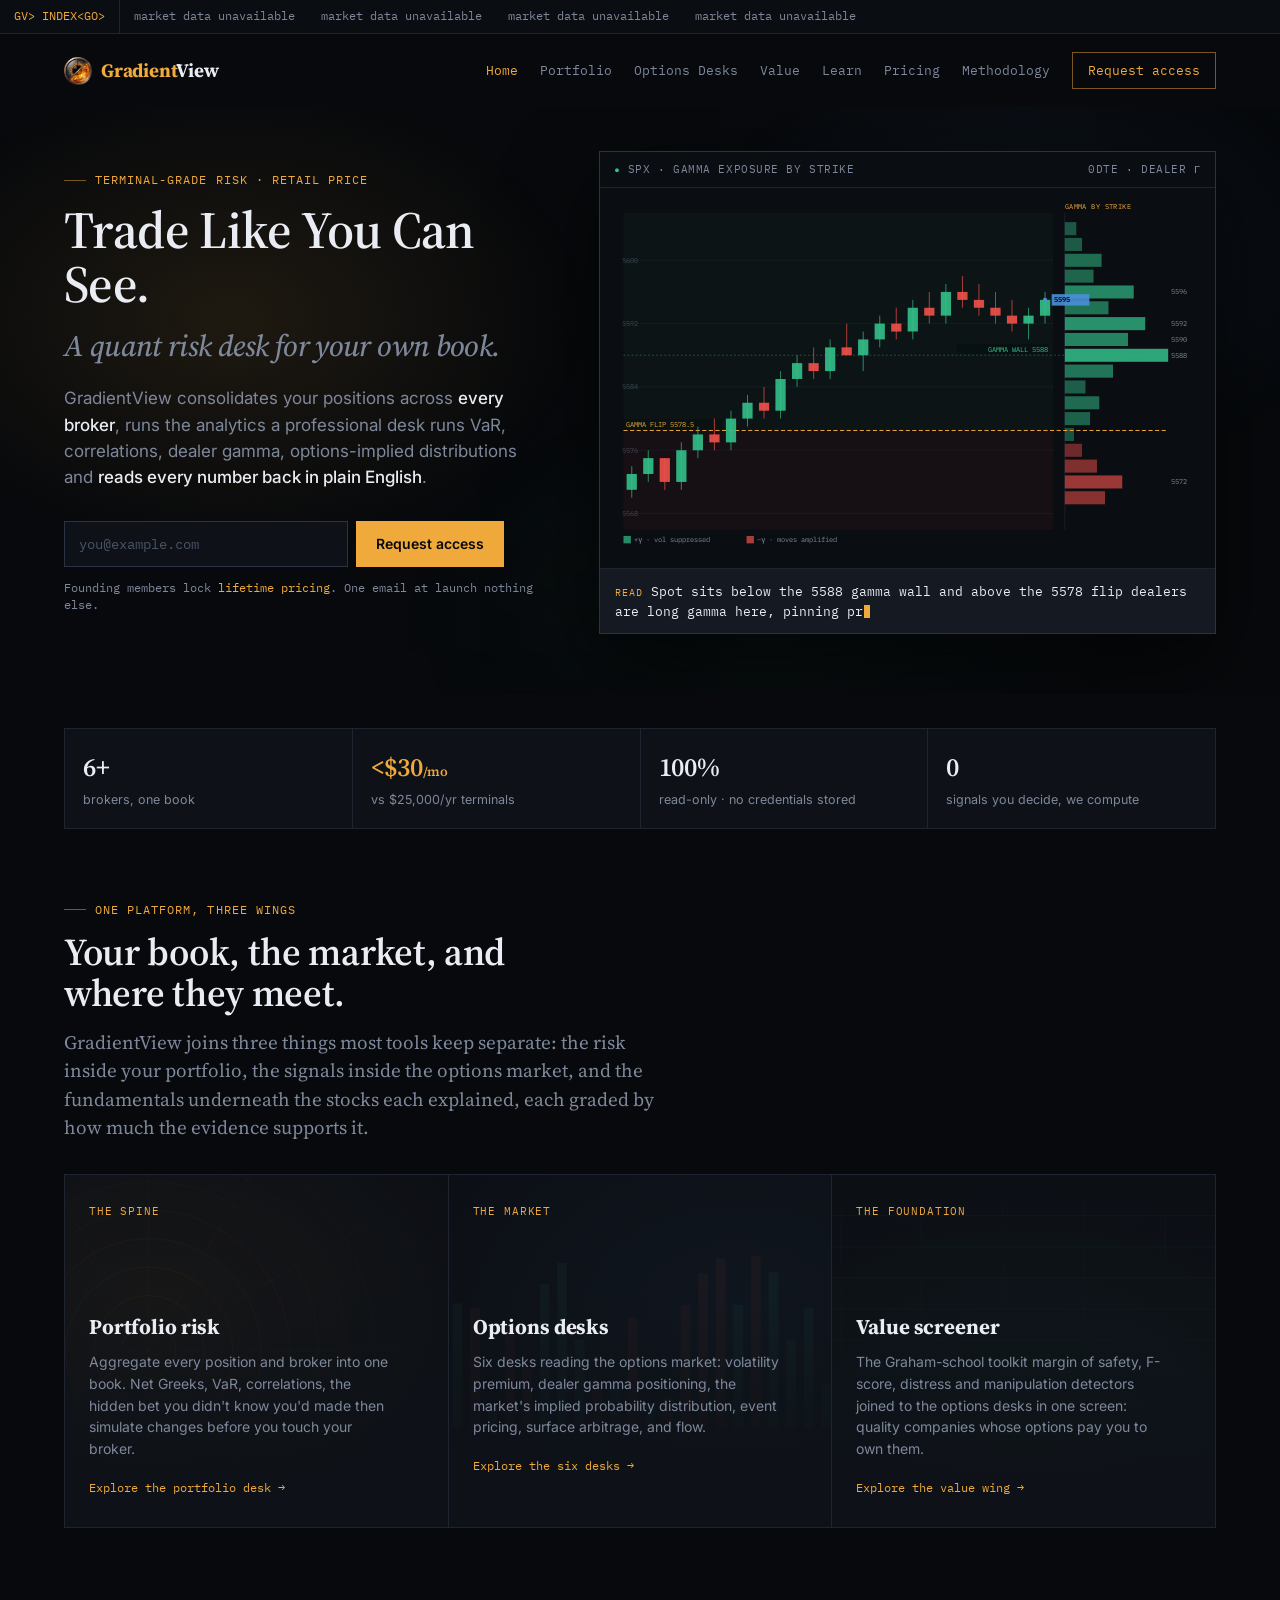
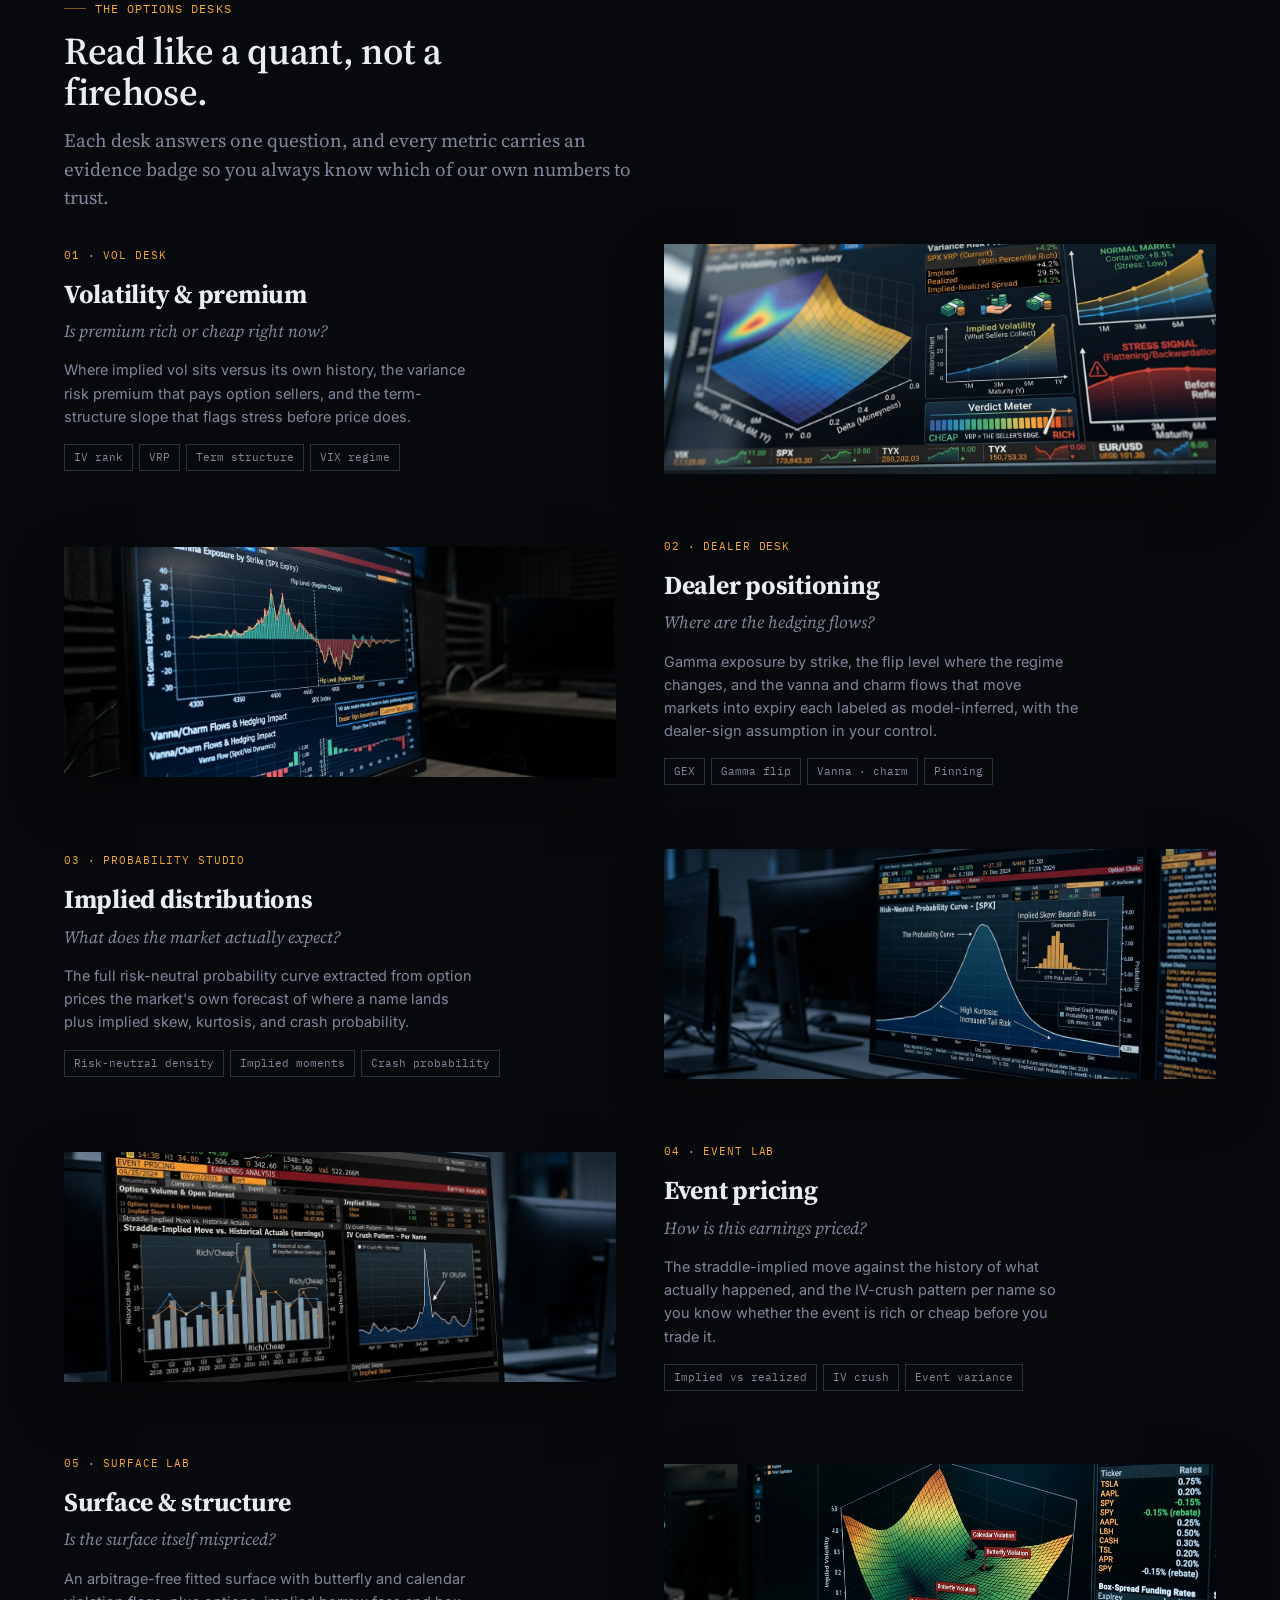
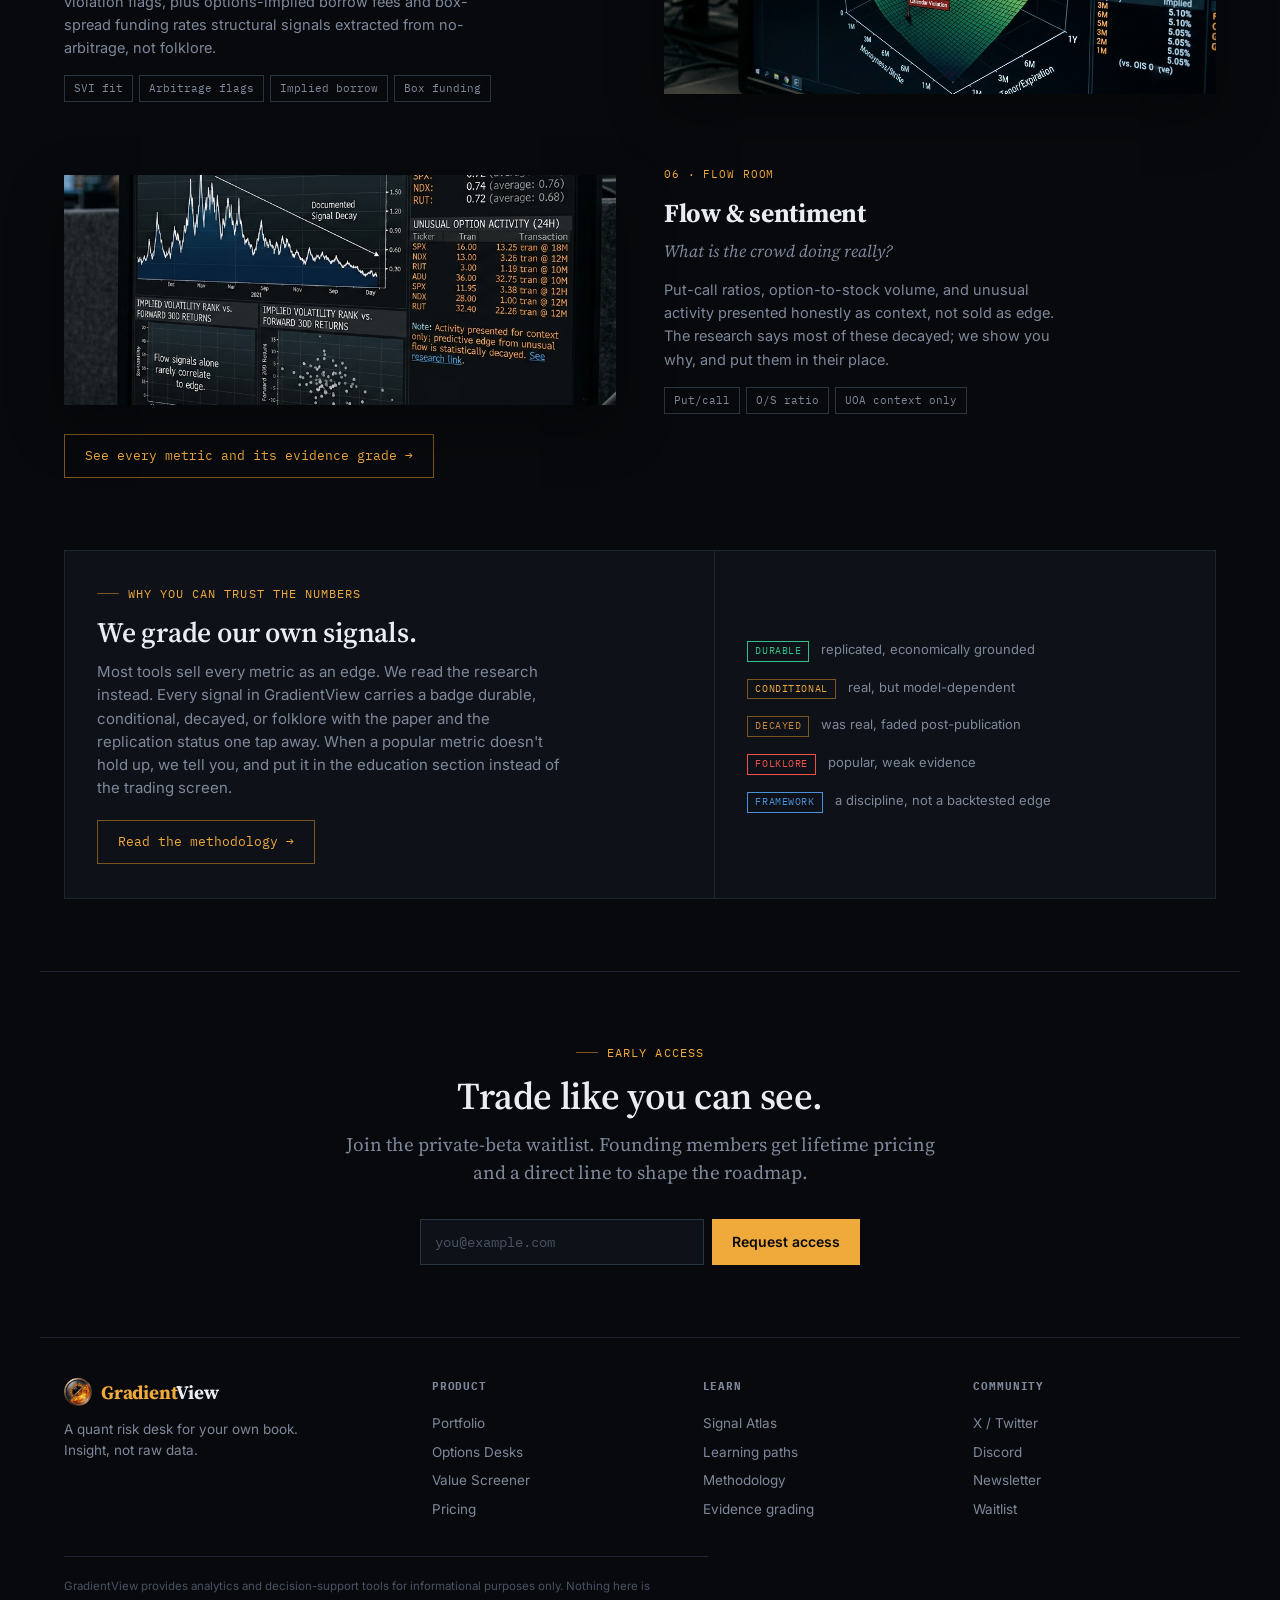
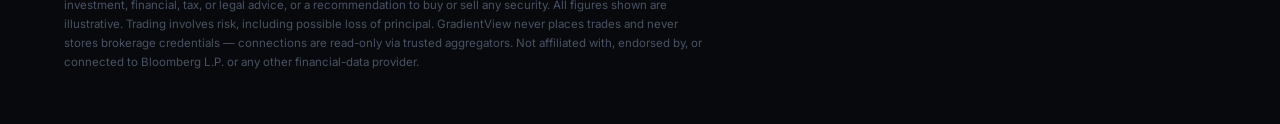
==== index.html @ 9c9295bf "first commit" ====
<!DOCTYPE html>
<html lang="en">
<head>
<meta charset="UTF-8">
<meta name="viewport" content="width=device-width, initial-scale=1.0">
<title>GradientView Trade like you can see</title>
<meta name="description" content="Terminal-grade portfolio and options analytics for retail traders. Aggregate every broker, measure risk like a professional desk, and read every number in plain language.">
<link rel="stylesheet" href="theme.css">
<style>
  .hero{max-width:100%;padding:44px 0 60px;position:relative;overflow:hidden}
  .hero::before{content:"";position:absolute;inset:-1px 0 auto 0;width:100%;height:120%;
    background:var(--hero-grad);
    z-index:0;pointer-events:none;
    -webkit-mask-image:linear-gradient(to bottom,#000 55%,transparent 100%);mask-image:linear-gradient(to bottom,#000 55%,transparent 100%)}
  .hero-inner{max-width:var(--maxw);margin:0 auto;padding:0 24px;position:relative;z-index:1}
  .hero-top{display:grid;grid-template-columns:1.02fr 1.28fr;gap:44px;align-items:center}
  .sub{color:var(--muted);font-size:17px;max-width:44ch;margin-bottom:30px}
  .sub strong{color:var(--text);font-weight:500}

  .workstation{background:var(--panel-3);border:1px solid var(--line-2);box-shadow:0 30px 80px rgba(0,0,0,.6)}
  .ws-head{display:flex;justify-content:space-between;align-items:center;padding:9px 14px;font-family:var(--mono);font-size:11px;letter-spacing:.05em;color:var(--muted);text-transform:uppercase;border-bottom:1px solid var(--line)}
  .ws-head .dot{color:var(--up);font-size:9px}
  .ws-body{padding:10px 12px}
  .gex-wrap{position:relative}
  .interp{background:var(--panel-2);border-top:1px solid var(--line);padding:12px 15px;font-family:var(--mono);font-size:12.5px;line-height:1.6;color:var(--text)}
  .interp .tagi{color:var(--amber);font-size:10px;letter-spacing:.09em;text-transform:uppercase;margin-right:8px}
  .caret{display:inline-block;width:6px;height:13px;background:var(--amber);vertical-align:-2px;margin-left:1px;animation:blink 1s steps(1) infinite}
  @keyframes blink{50%{opacity:0}}
  @media (prefers-reduced-motion: reduce){.caret{animation:none}}

  .statstrip{max-width:var(--maxw);margin:34px auto 0;padding:0 24px}
  .statstrip-grid{display:grid;grid-template-columns:repeat(4,1fr);gap:1px;background:var(--line);border:1px solid var(--line)}
  .stat{background:var(--panel);padding:18px}
  .stat .sv{font-family:var(--serif);font-size:26px;font-weight:600;letter-spacing:-.01em}
  .stat .sk{font-size:12.5px;color:var(--muted);margin-top:3px}

  /* wings overview  with background art */
  .wings{display:grid;grid-template-columns:repeat(3,1fr);gap:1px;background:var(--line);border:1px solid var(--line)}
  .wing{position:relative;background:var(--panel);padding:28px 24px;overflow:hidden}
  .wing::before{content:"";position:absolute;inset:0;background-size:cover;background-position:center;opacity:.5;z-index:0;transition:opacity .2s}
  .wing.spine::before{background-image:url("[data-uri]")}
  .wing.market::before{background-image:url("[data-uri]")}
  .wing.foundation::before{background-image:url("[data-uri]")}
  [data-theme="light"] .wing::before{opacity:.16}
  .wing::after{content:"";position:absolute;inset:0;background:linear-gradient(180deg,transparent 30%,var(--panel) 88%);z-index:0}
  .wing:hover::before{opacity:.75}
  .wing>*{position:relative;z-index:1}
  .wing .wk{font-family:var(--mono);font-size:10.5px;letter-spacing:.08em;text-transform:uppercase;color:var(--amber-text);margin-bottom:92px}
  .wing h3{font-family:var(--serif);font-weight:700;font-size:21px;letter-spacing:-.006em;margin-bottom:8px}
  .wing p{font-size:14px;color:var(--muted);margin-bottom:14px;max-width:34ch}
  .wing .go{font-family:var(--mono);font-size:12px;color:var(--amber-text)}

  /* six desks borderless, seamless, floating like editorial rows */
  .deskrows{display:flex;flex-direction:column;gap:64px}
  .deskrow{display:grid;grid-template-columns:1fr 1fr;gap:48px;align-items:center}
  .deskrow .drtext{display:flex;flex-direction:column;justify-content:center}
  .deskrow .drviz{position:relative;min-height:230px;background-color:var(--panel-3);background-size:cover;background-position:center;box-shadow:0 20px 50px rgba(0,0,0,.35)}
  [data-theme="light"] .deskrow .drviz{box-shadow:0 16px 40px rgba(20,20,20,.10)}
  .deskrow:nth-child(even) .drtext{order:2}
  .deskrow:nth-child(even) .drviz{order:1}
  .drnum{font-family:var(--mono);font-size:11px;color:var(--amber);letter-spacing:.08em;margin-bottom:10px}
  .deskrow h3{font-family:var(--serif);font-weight:700;font-size:26px;letter-spacing:-.01em;margin-bottom:4px}
  .deskrow .drq{font-family:var(--serif);font-style:italic;font-size:17px;color:var(--muted);margin-bottom:14px}
  .deskrow p{font-size:14.5px;color:var(--muted);max-width:46ch;margin-bottom:16px;line-height:1.6}
  .deskrow .drmetrics{display:flex;flex-wrap:wrap;gap:6px}
  .deskrow .drm{font-family:var(--mono);font-size:11px;color:var(--muted);border:1px solid var(--line-2);padding:4px 9px}
  .drviz.vol{background-image:url("desk 1.png")}  
  .drviz.dealer{background-image:url("desk 2.png")}
  .drviz.prob{background-image:url("desk 3.png")}
  .drviz.event{background-image:url("desk 4.png")}
  .drviz.surface{background-image:url("desk 5.png")}
  .drviz.flow{background-image:url("desk 6.png")}
  [data-theme="light"] .drviz{filter:saturate(.7) brightness(1.04)}
  @media(max-width:900px){.hero-top{grid-template-columns:1fr;gap:30px}.wings{grid-template-columns:1fr}.statstrip-grid{grid-template-columns:1fr 1fr}
    .wing .wk{margin-bottom:48px}
    .deskrow{grid-template-columns:1fr;gap:24px}
    .deskrow .drviz,.deskrow:nth-child(even) .drviz{order:2;min-height:180px}
    .deskrow .drtext,.deskrow:nth-child(even) .drtext{order:1}
    .deskrows{gap:44px}
    .deskrow .drtext,.deskrow:nth-child(even) .drtext{order:1;border-left:none}}
  @media(max-width:560px){.statstrip-grid{grid-template-columns:1fr}}
</style>
</head>
<body data-theme="dark">
<script>try{var _t=localStorage.getItem('gv-theme');if(_t){document.body.setAttribute('data-theme',_t);window.__gvTheme=_t;}}catch(e){}</script>

<header class="hero">
  <div class="hero-inner">
    <div class="hero-top">
      <div>
        <div class="eyebrow">Terminal-grade risk · retail price</div>
        <h1 class="h1">Trade Like You Can See. <br><span class="fade" style="font-size: 30px;">A quant risk desk for your own book.</span></h1>
        <p class="sub">GradientView consolidates your positions across <strong>every broker</strong>, runs the analytics a professional desk runs VaR, correlations, dealer gamma, options-implied distributions and <strong>reads every number back in plain English</strong>.</p>
        <form class="waitlist" data-endpoint="https://formspree.io/f/mwleblnv" data-success="ok-hero">
          <input type="email" required placeholder="you@example.com" aria-label="Email address">
          <button type="submit">Request access</button>
        </form>
        <div class="form-success" id="ok-hero">&gt; access requested. one email when the desk opens. ↗</div>
        <p class="form-note">Founding members lock <span class="amber">lifetime pricing</span>. One email at launch nothing else.</p>
      </div>
      <div class="workstation" role="img" aria-label="Example gamma exposure chart with plain-language interpretation">
        <div class="ws-head"><span><span class="dot">●</span> SPX · GAMMA EXPOSURE BY STRIKE</span><span>0DTE · DEALER γ</span></div>
        <div class="ws-body"><div class="gex-wrap" id="gexchart"></div></div>
        <div class="interp"><span class="tagi">READ</span><span id="typer"></span><span class="caret" id="caret"></span></div>
      </div>
    </div>
  </div>
</header>

<div class="statstrip">
  <div class="statstrip-grid">
    <div class="stat"><div class="sv">6+</div><div class="sk">brokers, one book</div></div>
    <div class="stat"><div class="sv amber">&lt;$30<span style="font-size:13px">/mo</span></div><div class="sk">vs $25,000/yr terminals</div></div>
    <div class="stat"><div class="sv">100%</div><div class="sk">read-only · no credentials stored</div></div>
    <div class="stat"><div class="sv">0</div><div class="sk">signals you decide, we compute</div></div>
  </div>
</div>

<!-- three wings -->
<section class="section">
  <div class="eyebrow">One platform, three wings</div>
  <h2 class="h2">Your book, the market, and where they meet.</h2>
  <p class="lead">GradientView joins three things most tools keep separate: the risk inside your portfolio, the signals inside the options market, and the fundamentals underneath the stocks each explained, each graded by how much the evidence supports it.</p>
  <div class="wings">
    <a class="wing spine" href="portfolio.html">
      <div class="wk">The spine</div>
      <h3>Portfolio risk</h3>
      <p>Aggregate every position and broker into one book. Net Greeks, VaR, correlations, the hidden bet you didn't know you'd made then simulate changes before you touch your broker.</p>
      <span class="go">Explore the portfolio desk →</span>
    </a>
    <a class="wing market" href="desks.html">
      <div class="wk">The market</div>
      <h3>Options desks</h3>
      <p>Six desks reading the options market: volatility premium, dealer gamma positioning, the market's implied probability distribution, event pricing, surface arbitrage, and flow.</p>
      <span class="go">Explore the six desks →</span>
    </a>
    <a class="wing foundation" href="value.html">
      <div class="wk">The foundation</div>
      <h3>Value screener</h3>
      <p>The Graham-school toolkit margin of safety, F-score, distress and manipulation detectors joined to the options desks in one screen: quality companies whose options pay you to own them.</p>
      <span class="go">Explore the value wing →</span>
    </a>
  </div>
</section>

<!-- desks alternating rows -->
<section class="section" style="padding-top:0">
  <div class="eyebrow">The options desks</div>
  <h2 class="h2">Read like a quant, not a firehose.</h2>
  <p class="lead">Each desk answers one question, and every metric carries an evidence badge so you always know which of our own numbers to trust.</p>
  <div class="deskrows">
    <div class="deskrow">
      <div class="drtext">
        <div class="drnum">01 · VOL DESK</div>
        <h3>Volatility &amp; premium</h3>
        <div class="drq">Is premium rich or cheap right now?</div>
        <p>Where implied vol sits versus its own history, the variance risk premium that pays option sellers, and the term-structure slope that flags stress before price does.</p>
        <div class="drmetrics"><span class="drm">IV rank</span><span class="drm">VRP</span><span class="drm">Term structure</span><span class="drm">VIX regime</span></div>
      </div>
      <div class="drviz vol"></div>
    </div>
    <div class="deskrow">
      <div class="drtext">
        <div class="drnum">02 · DEALER DESK</div>
        <h3>Dealer positioning</h3>
        <div class="drq">Where are the hedging flows?</div>
        <p>Gamma exposure by strike, the flip level where the regime changes, and the vanna and charm flows that move markets into expiry each labeled as model-inferred, with the dealer-sign assumption in your control.</p>
        <div class="drmetrics"><span class="drm">GEX</span><span class="drm">Gamma flip</span><span class="drm">Vanna · charm</span><span class="drm">Pinning</span></div>
      </div>
      <div class="drviz dealer"></div>
    </div>
    <div class="deskrow">
      <div class="drtext">
        <div class="drnum">03 · PROBABILITY STUDIO</div>
        <h3>Implied distributions</h3>
        <div class="drq">What does the market actually expect?</div>
        <p>The full risk-neutral probability curve extracted from option prices the market's own forecast of where a name lands plus implied skew, kurtosis, and crash probability.</p>
        <div class="drmetrics"><span class="drm">Risk-neutral density</span><span class="drm">Implied moments</span><span class="drm">Crash probability</span></div>
      </div>
      <div class="drviz prob"></div>
    </div>
    <div class="deskrow">
      <div class="drtext">
        <div class="drnum">04 · EVENT LAB</div>
        <h3>Event pricing</h3>
        <div class="drq">How is this earnings priced?</div>
        <p>The straddle-implied move against the history of what actually happened, and the IV-crush pattern per name so you know whether the event is rich or cheap before you trade it.</p>
        <div class="drmetrics"><span class="drm">Implied vs realized</span><span class="drm">IV crush</span><span class="drm">Event variance</span></div>
      </div>
      <div class="drviz event"></div>
    </div>
    <div class="deskrow">
      <div class="drtext">
        <div class="drnum">05 · SURFACE LAB</div>
        <h3>Surface &amp; structure</h3>
        <div class="drq">Is the surface itself mispriced?</div>
        <p>An arbitrage-free fitted surface with butterfly and calendar violation flags, plus options-implied borrow fees and box-spread funding rates structural signals extracted from no-arbitrage, not folklore.</p>
        <div class="drmetrics"><span class="drm">SVI fit</span><span class="drm">Arbitrage flags</span><span class="drm">Implied borrow</span><span class="drm">Box funding</span></div>
      </div>
      <div class="drviz surface"></div>
    </div>
    <div class="deskrow">
      <div class="drtext">
        <div class="drnum">06 · FLOW ROOM</div>
        <h3>Flow &amp; sentiment</h3>
        <div class="drq">What is the crowd doing really?</div>
        <p>Put-call ratios, option-to-stock volume, and unusual activity presented honestly as context, not sold as edge. The research says most of these decayed; we show you why, and put them in their place.</p>
        <div class="drmetrics"><span class="drm">Put/call</span><span class="drm">O/S ratio</span><span class="drm">UOA context only</span></div>
      </div>
      <div class="drviz flow"></div>
    </div>
  </div>
  <p style="margin-top:20px"><a class="btn-ghost" href="desks.html">See every metric and its evidence grade →</a></p>
</section>

<!-- methodology teaser -->
<section class="section" style="padding-top:0">
  <div class="grid-lines" style="grid-template-columns:1.3fr 1fr">
    <div class="cell" style="padding:34px 32px">
      <div class="eyebrow">Why you can trust the numbers</div>
      <h2 class="h2" style="font-size:clamp(22px,2.6vw,28px)">We grade our own signals.</h2>
      <p style="color:var(--muted);font-size:15px;max-width:52ch">Most tools sell every metric as an edge. We read the research instead. Every signal in GradientView carries a badge durable, conditional, decayed, or folklore with the paper and the replication status one tap away. When a popular metric doesn't hold up, we tell you, and put it in the education section instead of the trading screen.</p>
      <p style="margin-top:20px"><a class="btn-ghost" href="methodology.html">Read the methodology →</a></p>
    </div>
    <div class="cell stack-sm" style="padding:34px 32px;justify-content:center;gap:12px">
      <div><span class="badge durable">Durable</span> <span class="muted" style="font-size:13px;margin-left:8px">replicated, economically grounded</span></div>
      <div><span class="badge conditional">Conditional</span> <span class="muted" style="font-size:13px;margin-left:8px">real, but model-dependent</span></div>
      <div><span class="badge decayed">Decayed</span> <span class="muted" style="font-size:13px;margin-left:8px">was real, faded post-publication</span></div>
      <div><span class="badge folklore">Folklore</span> <span class="muted" style="font-size:13px;margin-left:8px">popular, weak evidence</span></div>
      <div><span class="badge framework">Framework</span> <span class="muted" style="font-size:13px;margin-left:8px">a discipline, not a backtested edge</span></div>
    </div>
  </div>
</section>

<!-- final cta -->
<section class="section center" id="join" style="border-top:1px solid var(--line)">
  <div class="eyebrow center">Early access</div>
  <h2 class="h2 center">Trade like you can see.</h2>
  <p class="lead center">Join the private-beta waitlist. Founding members get lifetime pricing and a direct line to shape the roadmap.</p>
  <form class="waitlist center" data-endpoint="https://formspree.io/f/mwleblnv" data-success="ok-final">
    <input type="email" required placeholder="you@example.com" aria-label="Email address">
    <button type="submit">Request access</button>
  </form>
  <div class="form-success" id="ok-final" style="margin:12px auto 0">&gt; access requested. one email when the desk opens. ↗</div>
</section>

<script src="gex-component.js"></script>
<script src="shared.js"></script>
<script>
  buildGexChart('gexchart');
  var msg="Spot sits below the 5588 gamma wall and above the 5578 flip dealers are long gamma here, pinning price and muting moves. Lose the flip and the tape gets violent. Your book is short vol into it.";
  var el=document.getElementById('typer'),caret=document.getElementById('caret');
  var reduced=window.matchMedia('(prefers-reduced-motion: reduce)').matches;
  if(reduced){el.textContent=msg;caret.style.display='none';}
  else{var i=0;(function ty(){if(i<=msg.length){el.textContent=msg.slice(0,i++);setTimeout(ty,22);}else{caret.style.display='none';}})();}
</script>
</body>
</html>
---- theme.css ----
/* ============================================================
   GradientView — shared design system
   Editorial serif voice + terminal data · dark/light themes
   ============================================================ */
@import url('https://fonts.googleapis.com/css2?family=Source+Serif+4:ital,opsz,wght@0,8..60,400;0,8..60,500;0,8..60,600;0,8..60,700;1,8..60,400;1,8..60,500&family=Inter:wght@400;500;600&family=IBM+Plex+Mono:wght@400;500;600;700&display=swap');

:root{
  --mono:'IBM Plex Mono',monospace;
  --sans:'Inter',sans-serif;
  --serif:'Source Serif 4',Georgia,serif;
  --disp:var(--serif);
  --maxw:1200px;
}
/* ---- dark (default, terminal-native) ---- */
[data-theme="dark"]{
  --bg:#07090C; --panel:#0E1218; --panel-2:#141922; --panel-3:#0A0D12;
  --line:#1E2430; --line-2:#2A3342;
  --text:#E9ECF2; --muted:#7E889B; --dim:#4A5364;
  --amber:#F0A93B; --amber-dim:#7a5620; --amber-text:#F0A93B; --up:#33C08A; --down:#F0524A; --blue:#4A90D9;
  --hero-grad:radial-gradient(600px 400px at 18% 30%,rgba(240,169,59,.10),transparent 60%),radial-gradient(560px 380px at 80% 22%,rgba(74,144,217,.09),transparent 60%),radial-gradient(620px 420px at 60% 75%,rgba(51,192,138,.07),transparent 60%);
}
/* ---- light (editorial, bloomberg.com media vibe) ---- */
[data-theme="light"]{
  --bg:#FBFBF9; --panel:#FFFFFF; --panel-2:#F3F2EE; --panel-3:#F7F6F2;
  --line:#E2E0D8; --line-2:#D6D3C8;
  --text:#141414; --muted:#5C5A52; --dim:#8A887E;
  --amber:#8A5410; --amber-dim:#b89a68; --amber-text:#7A4A0C;
  --up:#1C7C54; --down:#C0392B; --blue:#2E6DA4;
  --hero-grad:radial-gradient(600px 400px at 18% 30%,rgba(180,118,26,.07),transparent 60%),radial-gradient(560px 380px at 80% 22%,rgba(46,109,164,.06),transparent 60%),radial-gradient(620px 420px at 60% 75%,rgba(28,124,84,.05),transparent 60%);
}
*{margin:0;padding:0;box-sizing:border-box}
html{scroll-behavior:smooth}
body{background:var(--bg);color:var(--text);font-family:var(--sans);font-size:16px;line-height:1.55;-webkit-font-smoothing:antialiased;transition:background .3s,color .3s}
::selection{background:var(--amber);color:#07090C}
a{color:inherit;text-decoration:none}
.mono{font-family:var(--mono)}
.up{color:var(--up)} .down{color:var(--down)} .amber{color:var(--amber-text)} .blue{color:var(--blue)} .muted{color:var(--muted)}

/* ---------- command bar / ticker ---------- */
.cmdbar{background:var(--panel-3);border-bottom:1px solid var(--line);font-family:var(--mono);font-size:12px;color:var(--muted);display:flex;align-items:center;height:34px;overflow:hidden}
.cmdbar .prompt{color:var(--amber);padding:0 14px;border-right:1px solid var(--line);height:100%;display:flex;align-items:center;white-space:nowrap;flex-shrink:0}
.cmdbar .tape{flex:1;overflow:hidden;white-space:nowrap}
.cmdbar .tape-inner{display:inline-block;animation:tape 60s linear infinite;padding-left:14px}
@keyframes tape{from{transform:translateX(0)}to{transform:translateX(-50%)}}
.cmdbar .tape span{margin-right:26px}
@media (prefers-reduced-motion: reduce){.tape-inner{animation:none}}

/* ---------- nav ---------- */
.nav{max-width:var(--maxw);margin:0 auto;display:flex;justify-content:space-between;align-items:center;padding:18px 24px;position:relative}
.logo{font-family:var(--serif);font-weight:700;font-size:19px;letter-spacing:-.01em;display:flex;align-items:center;gap:9px}
.logo .mark{width:28px;height:28px;display:inline-flex;align-items:center;justify-content:center;flex-shrink:0}
.logo .mark img{width:100%;height:100%;object-fit:contain;display:block}
.logo .q{color:var(--amber)}
.nav-links{display:flex;align-items:center;gap:22px}
.nav-link{font-family:var(--mono);font-size:12.5px;color:var(--muted);transition:color .15s}
.nav-link:hover,.nav-link.active{color:var(--text)}
.nav-link.active{color:var(--amber-text)}
.nav-cta{font-family:var(--mono);font-size:12.5px;color:var(--amber-text);border:1px solid var(--amber-dim);padding:8px 15px;transition:background .15s,color .15s}
.nav-cta:hover{background:var(--amber);color:#07090C}
.theme-toggle{background:none;border:1px solid var(--line-2);color:var(--text);font-family:var(--mono);font-size:13px;width:34px;height:34px;cursor:pointer;transition:border-color .15s;line-height:1}
.theme-toggle:hover{border-color:var(--amber)}
.nav-toggle{display:none;background:none;border:1px solid var(--line-2);color:var(--text);font-family:var(--mono);font-size:12px;padding:7px 11px;cursor:pointer}

/* ---------- generic layout ---------- */
.wrap{max-width:var(--maxw);margin:0 auto;padding:0 24px}
.section{max-width:var(--maxw);margin:0 auto;padding:72px 24px}
.eyebrow{font-family:var(--mono);font-size:11.5px;letter-spacing:.09em;text-transform:uppercase;color:var(--amber-text);margin-bottom:14px;display:flex;align-items:center;gap:9px}
.eyebrow::before{content:"";width:22px;height:1px;background:var(--amber-dim)}
.eyebrow.center{justify-content:center}
h1,h2,h3{font-family:var(--serif)}
.h1{font-family:var(--serif);font-weight:600;font-size:clamp(33px,4.4vw,52px);line-height:1.04;letter-spacing:-.012em;margin-bottom:20px}
.h1 .fade{color:var(--muted);font-style:italic;font-weight:500}
.h2{font-family:var(--serif);font-weight:600;font-size:clamp(26px,3.4vw,38px);letter-spacing:-.008em;line-height:1.08;margin-bottom:13px;max-width:24ch}
.h2 em{font-style:italic;font-weight:500;color:var(--muted)}
.h2.center{margin-left:auto;margin-right:auto;text-align:center}
.lead{color:var(--muted);font-family:var(--serif);font-size:19px;line-height:1.5;max-width:60ch;margin-bottom:32px}
.lead.center{margin-left:auto;margin-right:auto;text-align:center}

/* ---------- buttons / forms ---------- */
.waitlist{display:flex;gap:8px;max-width:440px}
.waitlist.center{margin:0 auto}
.waitlist input{flex:1;background:var(--panel);border:1px solid var(--line-2);color:var(--text);font-family:var(--mono);font-size:13.5px;padding:13px 14px;outline:none;transition:border-color .15s}
.waitlist input:focus{border-color:var(--amber)}
.waitlist input::placeholder{color:var(--dim)}
.waitlist button{background:var(--amber);color:#07090C;border:none;font-family:var(--sans);font-weight:600;font-size:14px;padding:13px 20px;cursor:pointer;white-space:nowrap;transition:filter .15s}
.waitlist button:hover{filter:brightness(1.1)}
.btn-ghost{display:inline-block;font-family:var(--mono);font-size:13px;color:var(--amber-text);border:1px solid var(--amber-dim);padding:11px 20px;transition:background .15s,color .15s}
.btn-ghost:hover{background:var(--amber);color:#07090C}
button:focus-visible,input:focus-visible,a:focus-visible{outline:2px solid var(--amber);outline-offset:2px}
.form-note{font-family:var(--mono);font-size:11.5px;color:var(--muted);margin-top:12px}
.form-success{display:none;font-family:var(--mono);font-size:13.5px;color:var(--up);border:1px solid var(--up);padding:13px 15px;max-width:440px;margin-top:4px}

/* ---------- panel / card primitives ---------- */
.panel{background:var(--panel);border:1px solid var(--line-2)}
.grid-lines{display:grid;gap:1px;background:var(--line);border:1px solid var(--line)}
.cell{background:var(--panel);padding:24px 22px}
.cellh{font-family:var(--mono);font-size:10.5px;letter-spacing:.07em;text-transform:uppercase;color:var(--amber-text);border-bottom:1px solid var(--line);padding-bottom:7px;margin-bottom:9px;display:flex;justify-content:space-between}
.cellh .src{color:var(--dim)}

/* evidence badges */
.badge{font-family:var(--mono);font-size:9.5px;letter-spacing:.06em;text-transform:uppercase;padding:2px 7px;border:1px solid;display:inline-block;white-space:nowrap}
.badge.durable{color:var(--up);border-color:var(--up)}
.badge.conditional{color:var(--amber);border-color:var(--amber-dim)}
.badge.decayed{color:#C88A3A;border-color:#7a5620}
.badge.folklore{color:var(--down);border-color:var(--down)}
.badge.framework{color:var(--blue);border-color:var(--blue)}
.badge.free{color:var(--up);border-color:var(--up)}

/* ---------- footer ---------- */
.footer{border-top:1px solid var(--line);max-width:var(--maxw);margin:0 auto;padding:40px 24px 52px}
.footer-cols{display:grid;grid-template-columns:1.4fr 1fr 1fr 1fr;gap:28px;margin-bottom:32px}
.footer h4{font-family:var(--mono);font-size:11px;letter-spacing:.08em;text-transform:uppercase;color:var(--muted);margin-bottom:14px}
.footer a{display:block;font-size:13.5px;color:var(--muted);padding:4px 0;transition:color .15s}
.footer a:hover{color:var(--amber)}
.footer .tagline{color:var(--muted);font-size:13.5px;max-width:30ch;margin-top:12px}
.disclaimer{font-size:11.5px;color:var(--dim);max-width:92ch;line-height:1.65;border-top:1px solid var(--line);padding-top:20px}

/* ---------- utilities ---------- */
.center{text-align:center}
.stack-sm{display:flex;flex-direction:column;gap:6px}

@media(max-width:860px){
  .nav-links{position:absolute;top:100%;right:24px;left:24px;flex-direction:column;align-items:flex-start;gap:0;background:var(--panel);border:1px solid var(--line-2);padding:8px 0;display:none;z-index:40}
  .nav-links.open{display:flex}
  .nav-links .nav-link,.nav-links .nav-cta{width:100%;padding:12px 18px;border:none}
  .nav-toggle{display:block}
  .footer-cols{grid-template-columns:1fr 1fr}
  .waitlist{flex-direction:column}
}
@media(max-width:520px){
  .footer-cols{grid-template-columns:1fr}
}
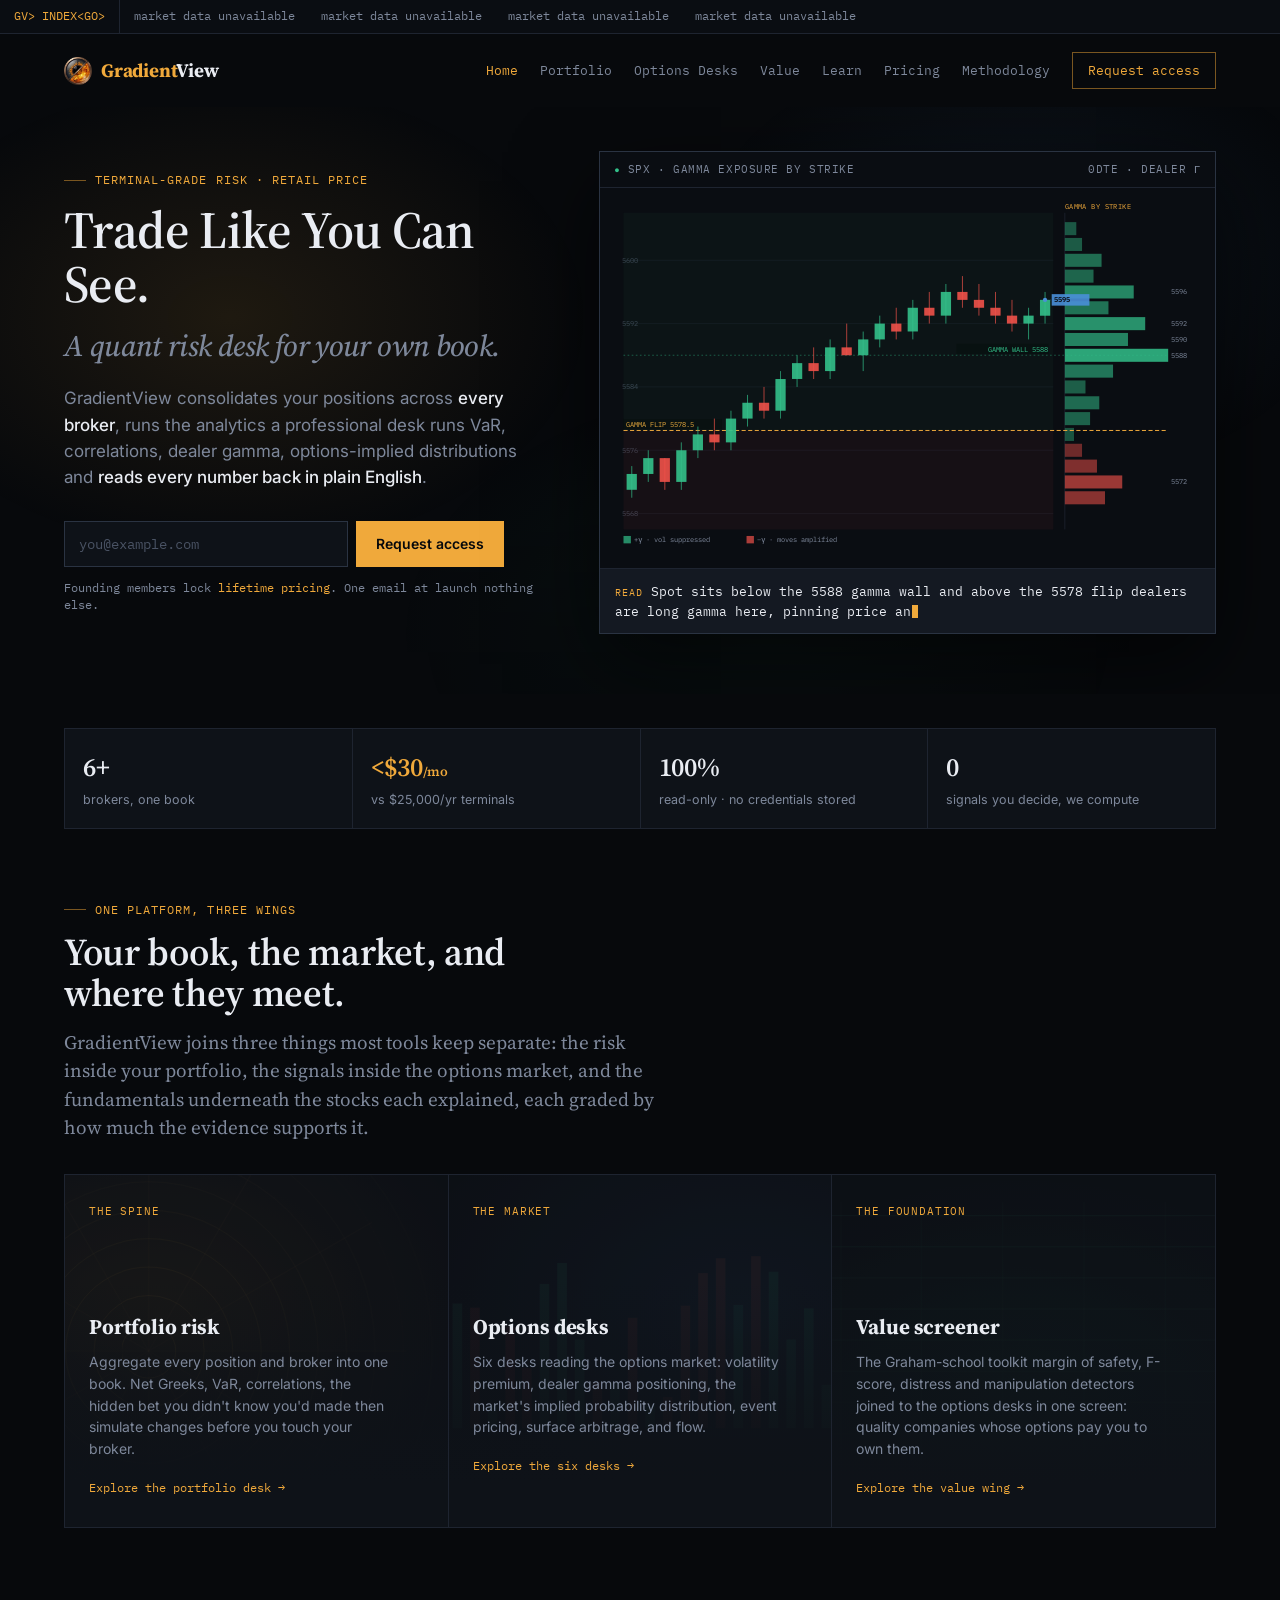
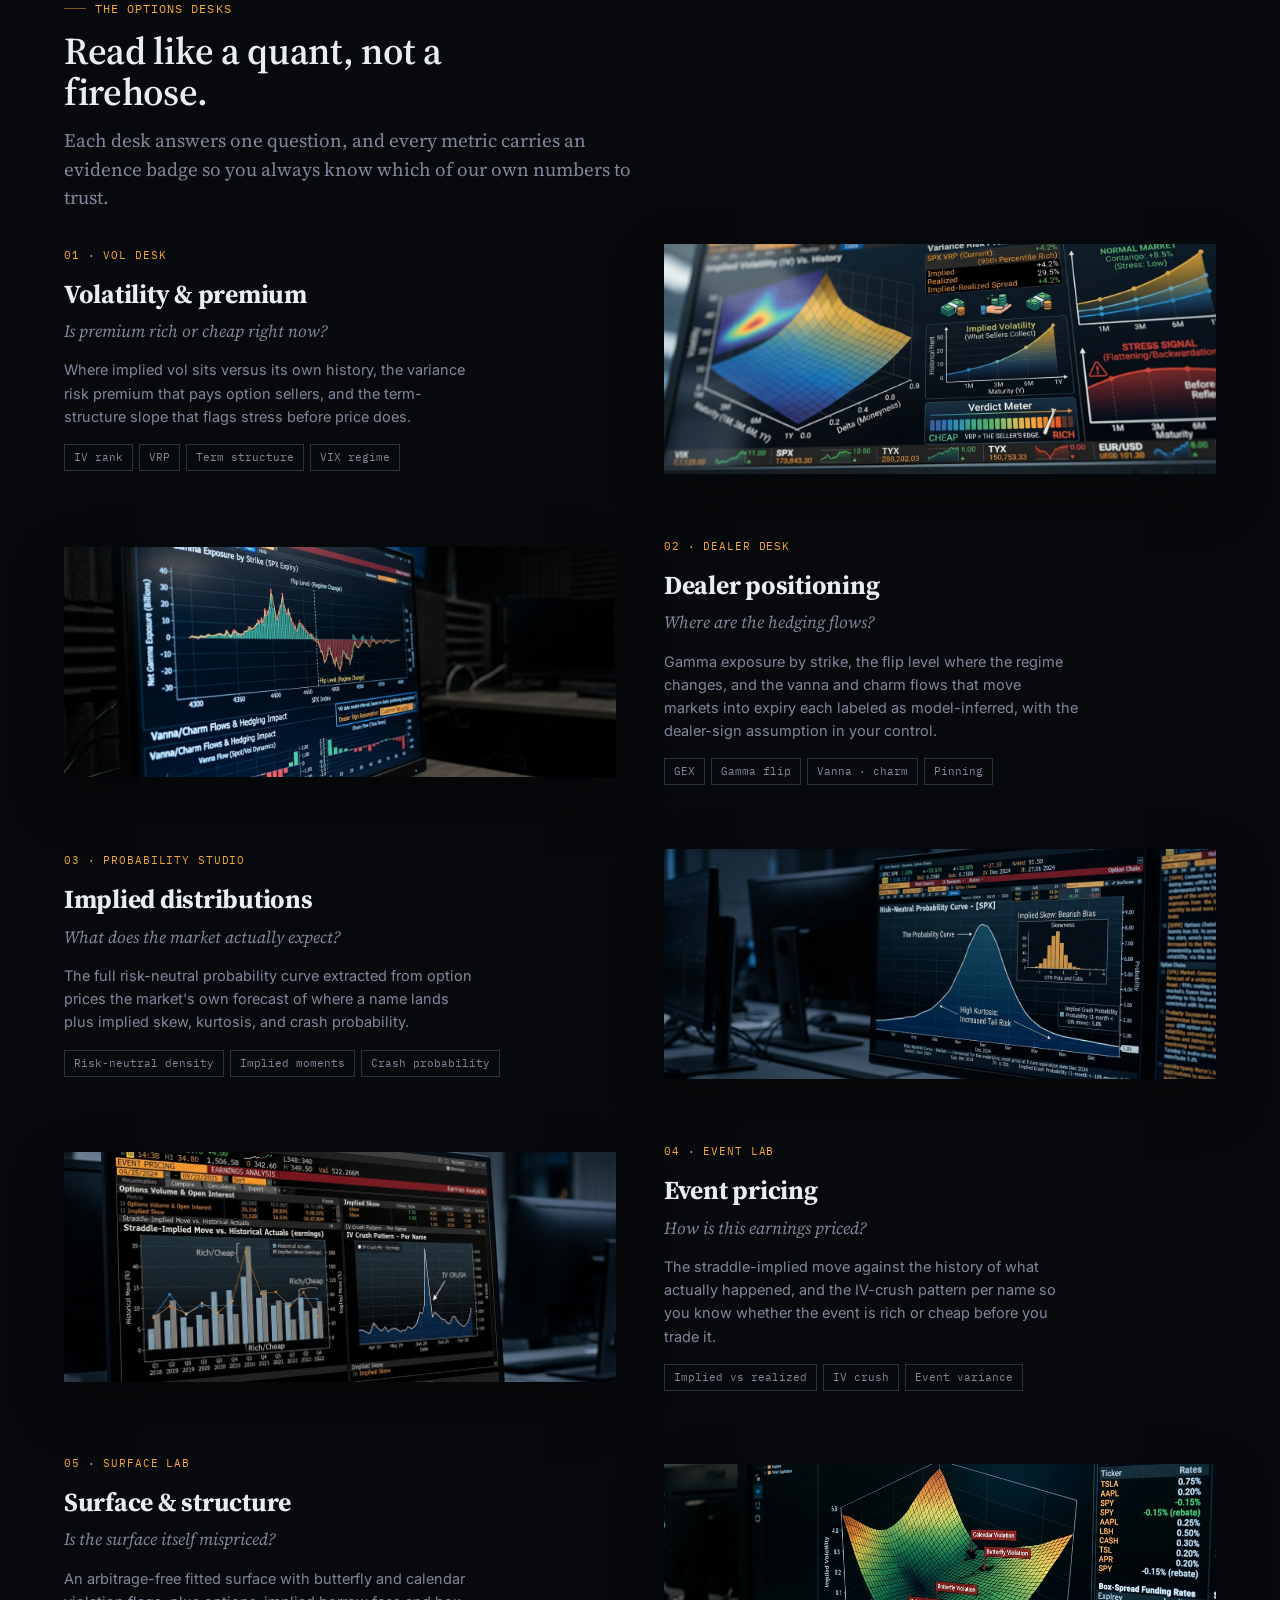
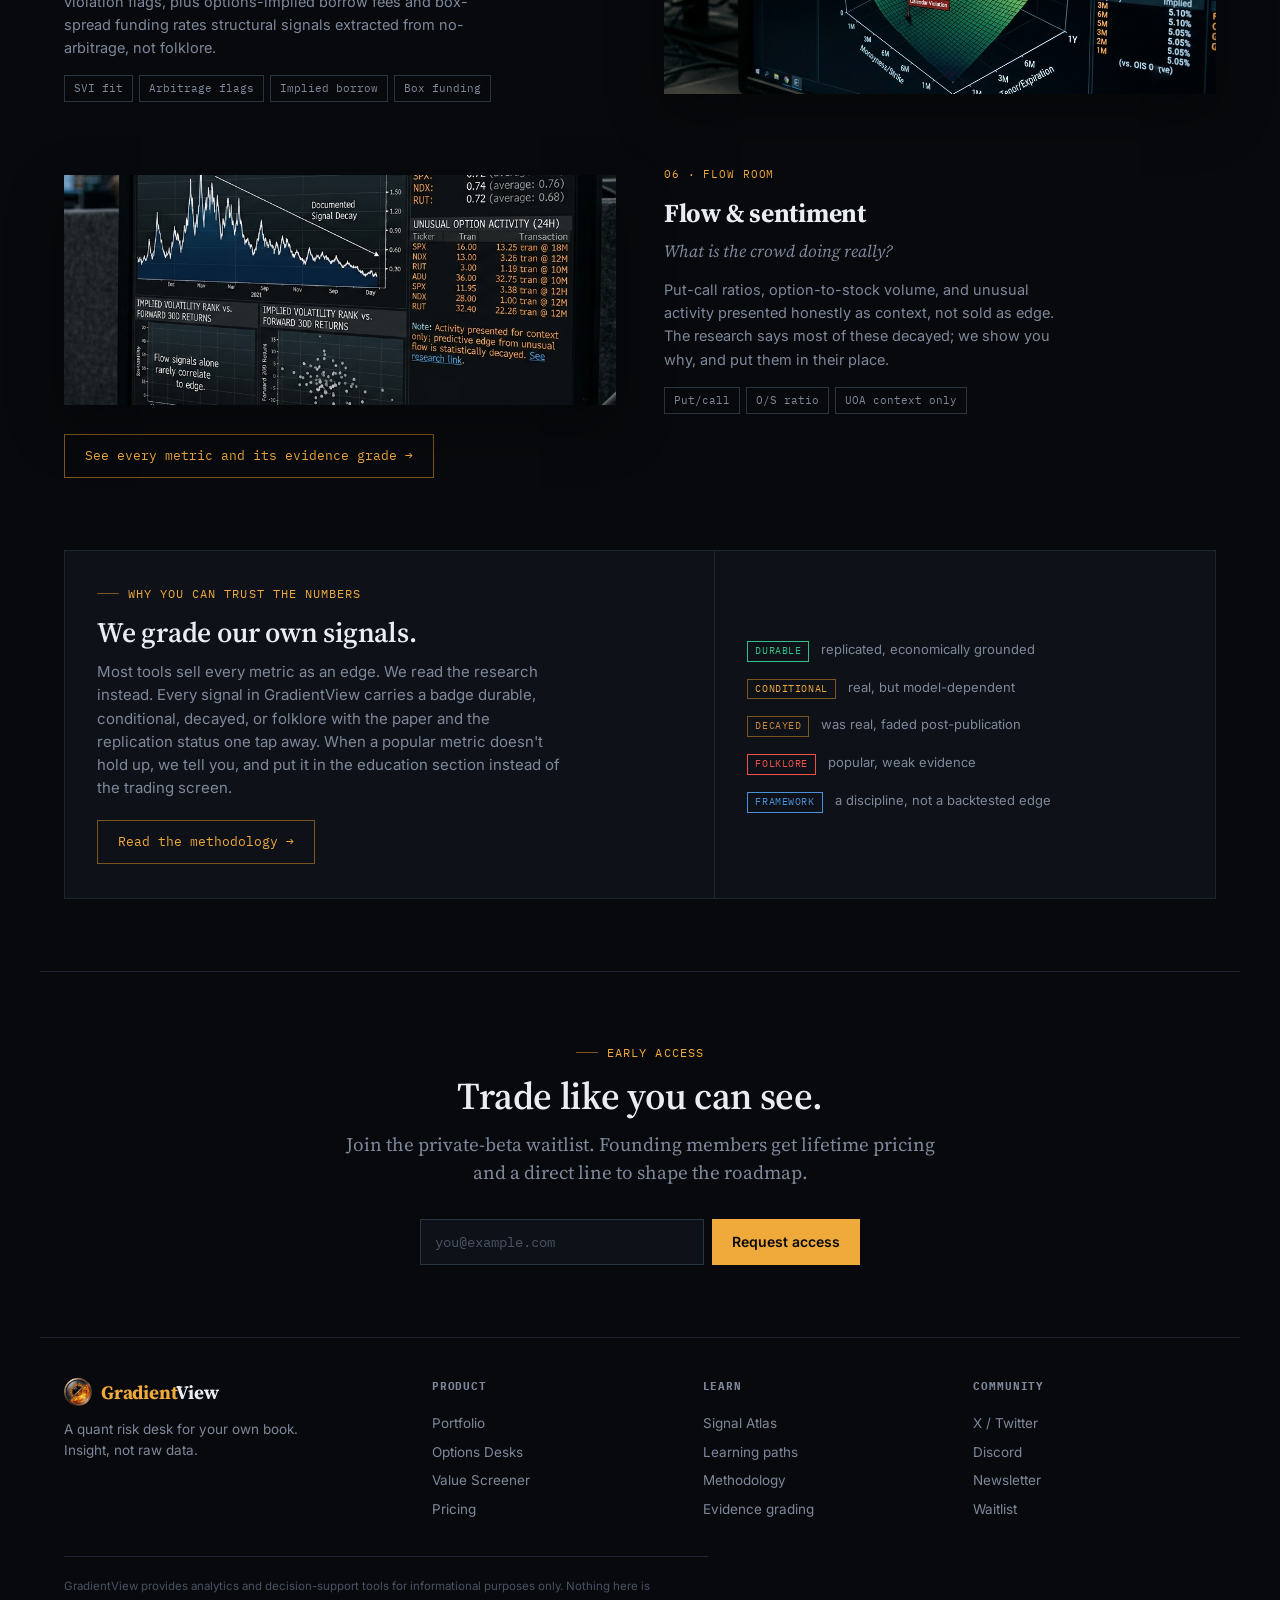
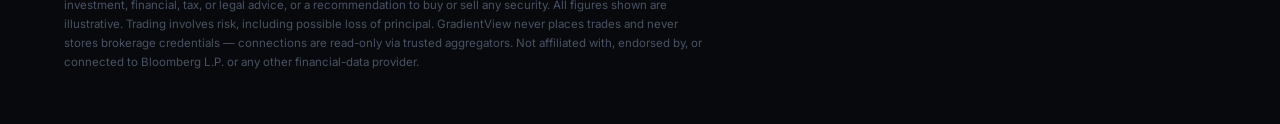
==== commit 07bbfd26: "adding logo" ====
--- a/index.html
+++ b/index.html
@@ -5,6 +5,18 @@
 <meta name="viewport" content="width=device-width, initial-scale=1.0">
 <title>GradientView Trade like you can see</title>
 <meta name="description" content="Terminal-grade portfolio and options analytics for retail traders. Aggregate every broker, measure risk like a professional desk, and read every number in plain language.">
+<link rel="icon" type="image/png" href="gv-logo-eye.png">
+<link rel="apple-touch-icon" href="gv-logo-eye.png">
+<meta property="og:type" content="website">
+<meta property="og:title" content="GradientView — Trade like you can see">
+<meta property="og:description" content="Terminal-grade portfolio and options analytics for retail traders. Aggregate every broker, measure risk like a professional desk, and read every number in plain language.">
+<meta property="og:image" content="best%20so%20far.png">
+<meta property="og:image:width" content="1380">
+<meta property="og:image:height" content="752">
+<meta name="twitter:card" content="summary_large_image">
+<meta name="twitter:title" content="GradientView — Trade like you can see">
+<meta name="twitter:description" content="Terminal-grade portfolio and options analytics for retail traders. Aggregate every broker, measure risk like a professional desk, and read every number in plain language.">
+<meta name="twitter:image" content="best%20so%20far.png">
 <link rel="stylesheet" href="theme.css">
 <style>
   .hero{max-width:100%;padding:44px 0 60px;position:relative;overflow:hidden}
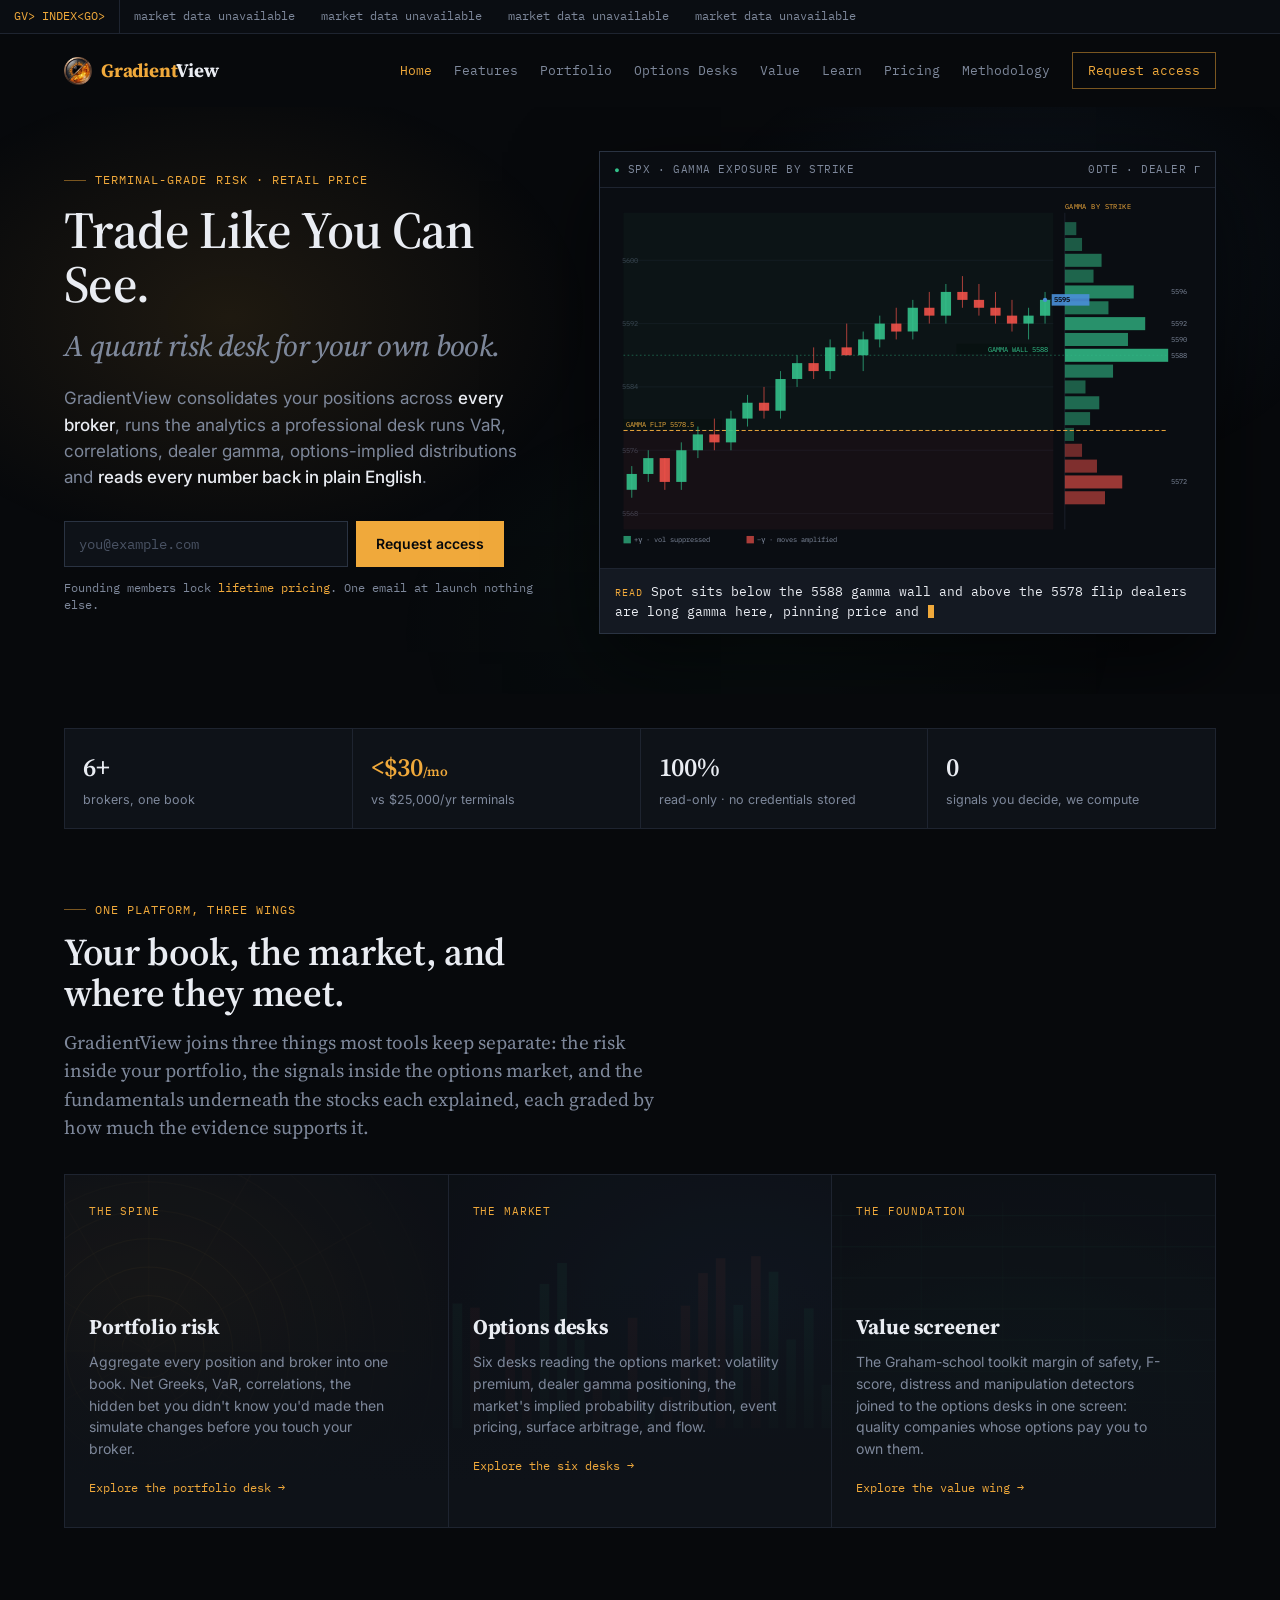
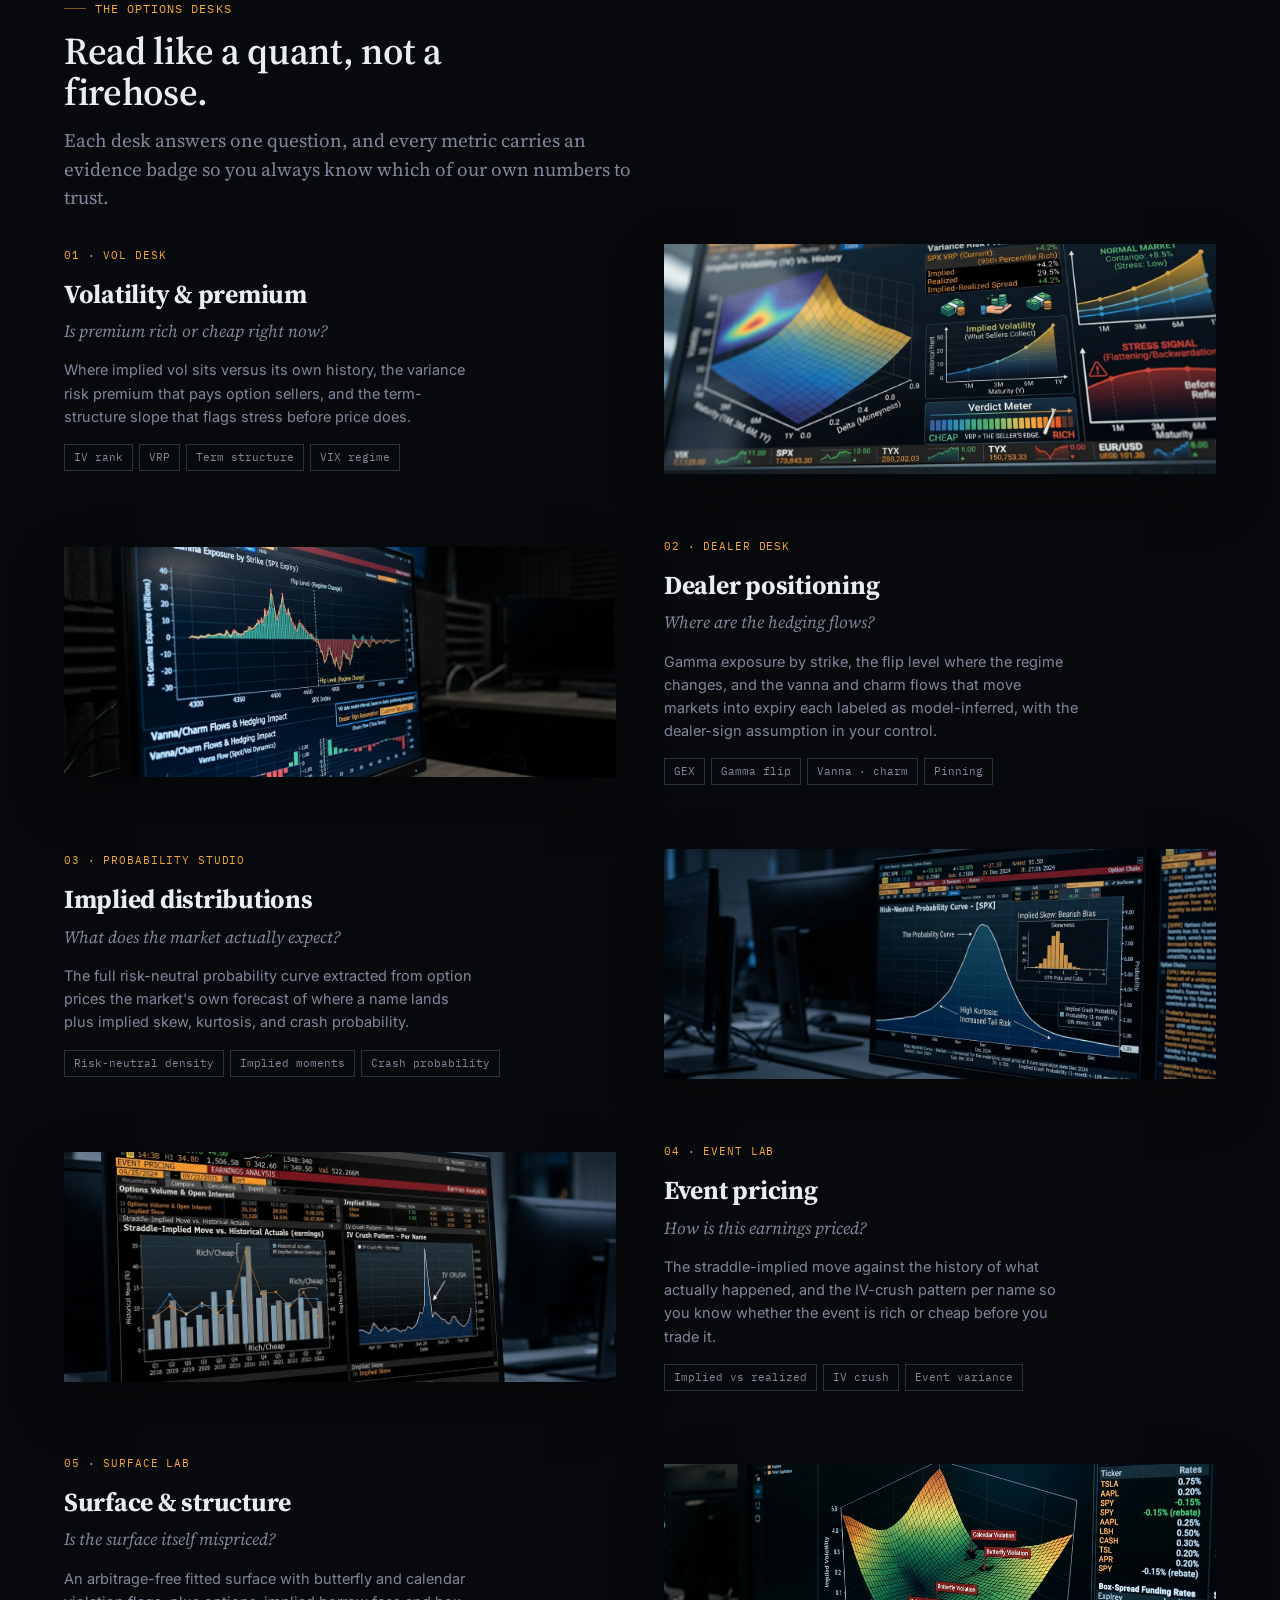
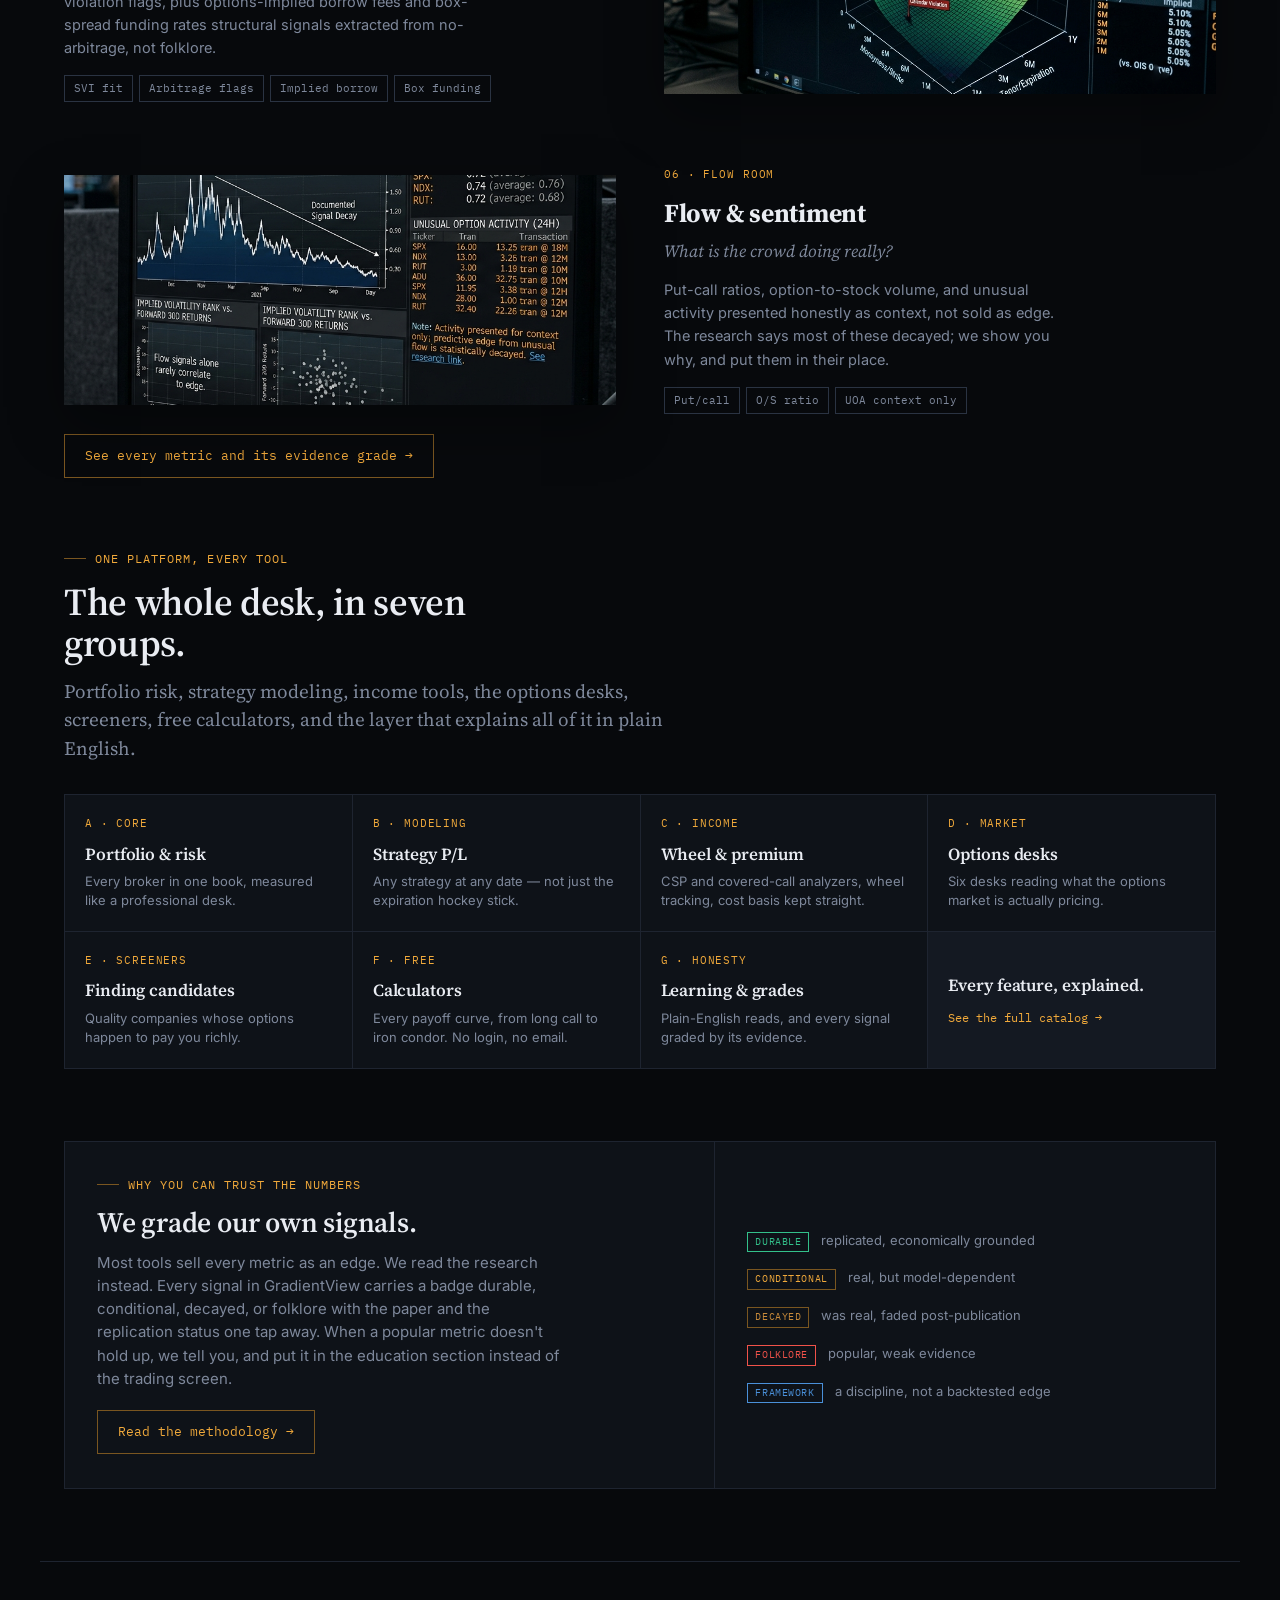
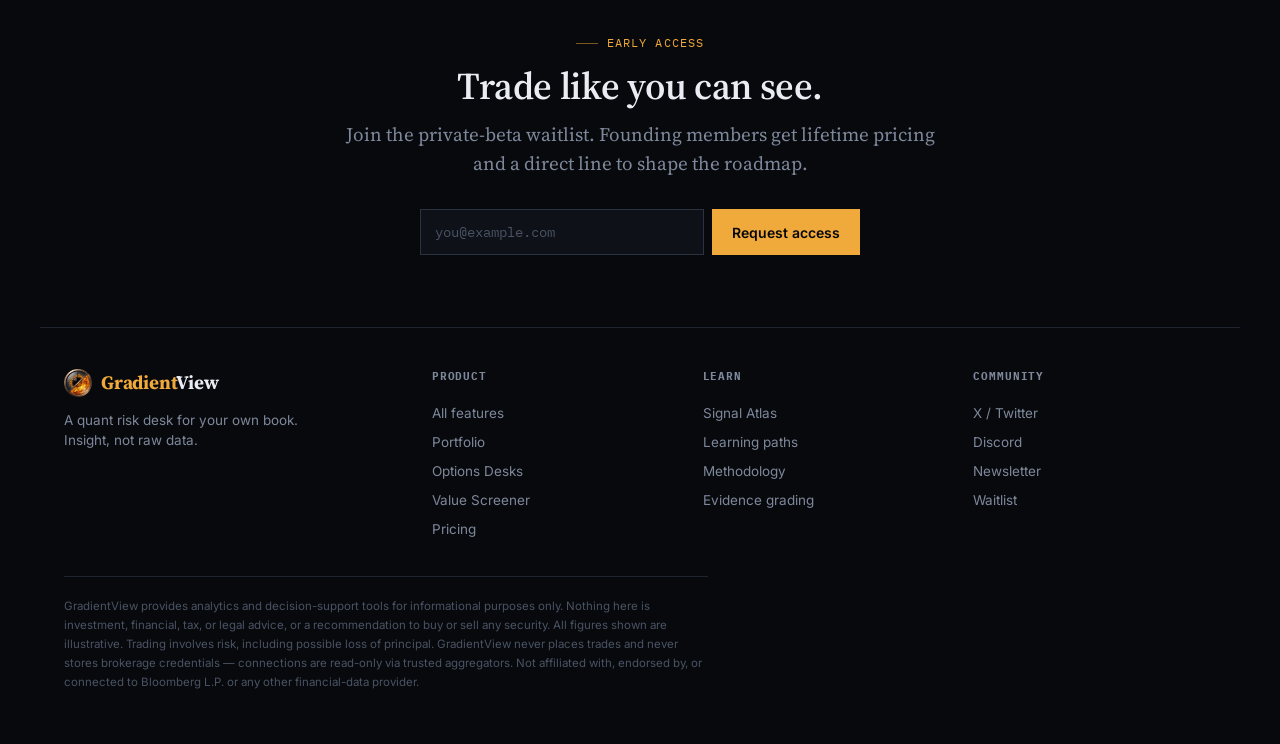
==== commit ece011b5: "Add home features teaser and wire pricing into the catalog index.html gets a compact seven-group til" ====
--- a/index.html
+++ b/index.html
@@ -83,14 +83,24 @@
   .drviz.surface{background-image:url("desk 5.png")}
   .drviz.flow{background-image:url("desk 6.png")}
   [data-theme="light"] .drviz{filter:saturate(.7) brightness(1.04)}
-  @media(max-width:900px){.hero-top{grid-template-columns:1fr;gap:30px}.wings{grid-template-columns:1fr}.statstrip-grid{grid-template-columns:1fr 1fr}
+
+  /* features teaser tiles */
+  .ftiles{grid-template-columns:repeat(4,1fr)}
+  .ftile{display:block;padding:20px;transition:background .15s}
+  .ftile:hover{background:var(--panel-2)}
+  .ftile .fk{font-family:var(--mono);font-size:10.5px;letter-spacing:.08em;text-transform:uppercase;color:var(--amber-text);margin-bottom:9px}
+  .ftile h3{font-family:var(--serif);font-weight:600;font-size:17px;letter-spacing:-.005em;margin-bottom:5px}
+  .ftile p{font-size:13px;color:var(--muted);line-height:1.5}
+  .ftile.all{background:var(--panel-2);display:flex;flex-direction:column;justify-content:center}
+  .ftile.all .go{font-family:var(--mono);font-size:12px;color:var(--amber-text);margin-top:6px}
+  @media(max-width:900px){.hero-top{grid-template-columns:1fr;gap:30px}.wings{grid-template-columns:1fr}.statstrip-grid{grid-template-columns:1fr 1fr}.ftiles{grid-template-columns:1fr 1fr}
     .wing .wk{margin-bottom:48px}
     .deskrow{grid-template-columns:1fr;gap:24px}
     .deskrow .drviz,.deskrow:nth-child(even) .drviz{order:2;min-height:180px}
     .deskrow .drtext,.deskrow:nth-child(even) .drtext{order:1}
     .deskrows{gap:44px}
     .deskrow .drtext,.deskrow:nth-child(even) .drtext{order:1;border-left:none}}
-  @media(max-width:560px){.statstrip-grid{grid-template-columns:1fr}}
+  @media(max-width:560px){.statstrip-grid{grid-template-columns:1fr}.ftiles{grid-template-columns:1fr}}
 </style>
 </head>
 <body data-theme="dark">
@@ -225,6 +235,47 @@
   <p style="margin-top:20px"><a class="btn-ghost" href="desks.html">See every metric and its evidence grade →</a></p>
 </section>
 
+<!-- features teaser -->
+<section class="section" style="padding-top:0">
+  <div class="eyebrow">One platform, every tool</div>
+  <h2 class="h2">The whole desk, in seven groups.</h2>
+  <p class="lead">Portfolio risk, strategy modeling, income tools, the options desks, screeners, free calculators, and the layer that explains all of it in plain English.</p>
+  <div class="grid-lines ftiles">
+    <a class="cell ftile" href="features.html#portfolio">
+      <div class="fk">A · Core</div><h3>Portfolio &amp; risk</h3>
+      <p>Every broker in one book, measured like a professional desk.</p>
+    </a>
+    <a class="cell ftile" href="features.html#modeling">
+      <div class="fk">B · Modeling</div><h3>Strategy P/L</h3>
+      <p>Any strategy at any date — not just the expiration hockey stick.</p>
+    </a>
+    <a class="cell ftile" href="features.html#income">
+      <div class="fk">C · Income</div><h3>Wheel &amp; premium</h3>
+      <p>CSP and covered-call analyzers, wheel tracking, cost basis kept straight.</p>
+    </a>
+    <a class="cell ftile" href="features.html#desks">
+      <div class="fk">D · Market</div><h3>Options desks</h3>
+      <p>Six desks reading what the options market is actually pricing.</p>
+    </a>
+    <a class="cell ftile" href="features.html#screeners">
+      <div class="fk">E · Screeners</div><h3>Finding candidates</h3>
+      <p>Quality companies whose options happen to pay you richly.</p>
+    </a>
+    <a class="cell ftile" href="features.html#calculators">
+      <div class="fk">F · Free</div><h3>Calculators</h3>
+      <p>Every payoff curve, from long call to iron condor. No login, no email.</p>
+    </a>
+    <a class="cell ftile" href="features.html#learn">
+      <div class="fk">G · Honesty</div><h3>Learning &amp; grades</h3>
+      <p>Plain-English reads, and every signal graded by its evidence.</p>
+    </a>
+    <a class="cell ftile all" href="features.html">
+      <h3>Every feature, explained.</h3>
+      <span class="go">See the full catalog →</span>
+    </a>
+  </div>
+</section>
+
 <!-- methodology teaser -->
 <section class="section" style="padding-top:0">
   <div class="grid-lines" style="grid-template-columns:1.3fr 1fr">
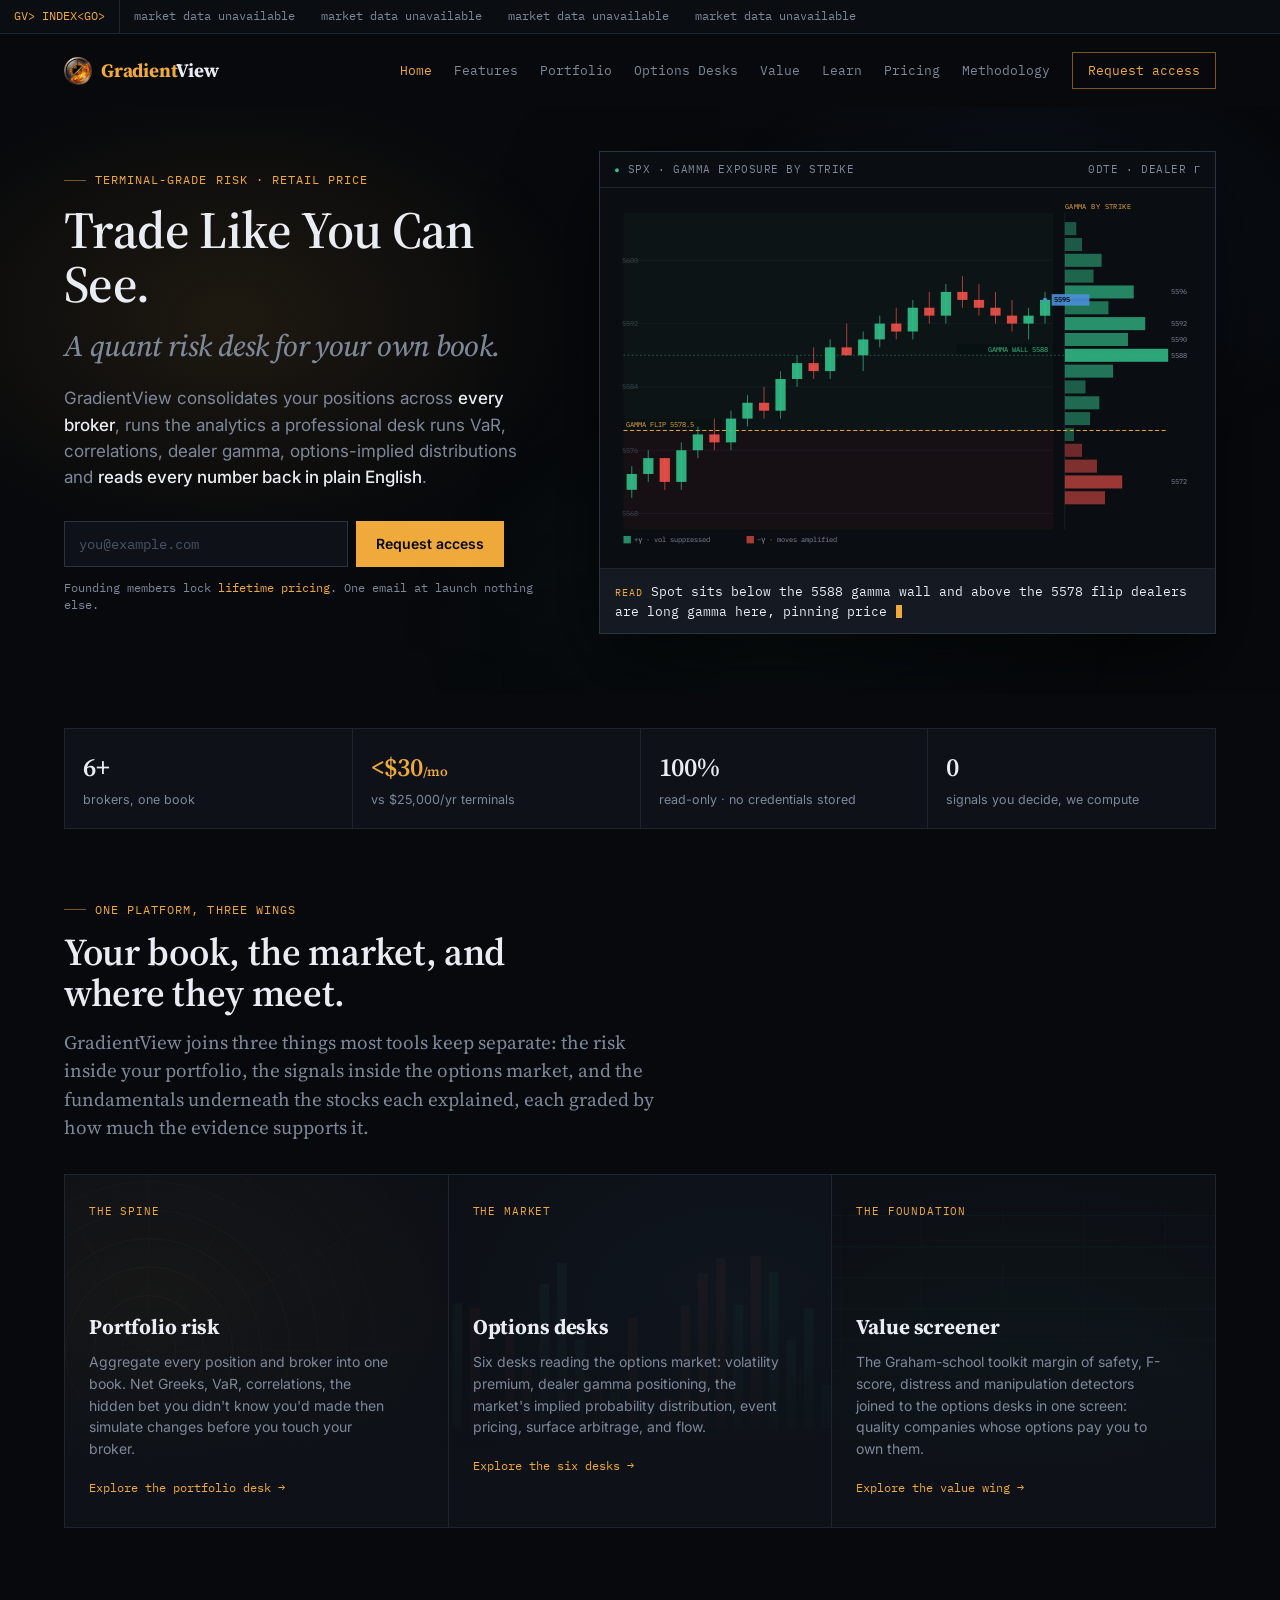
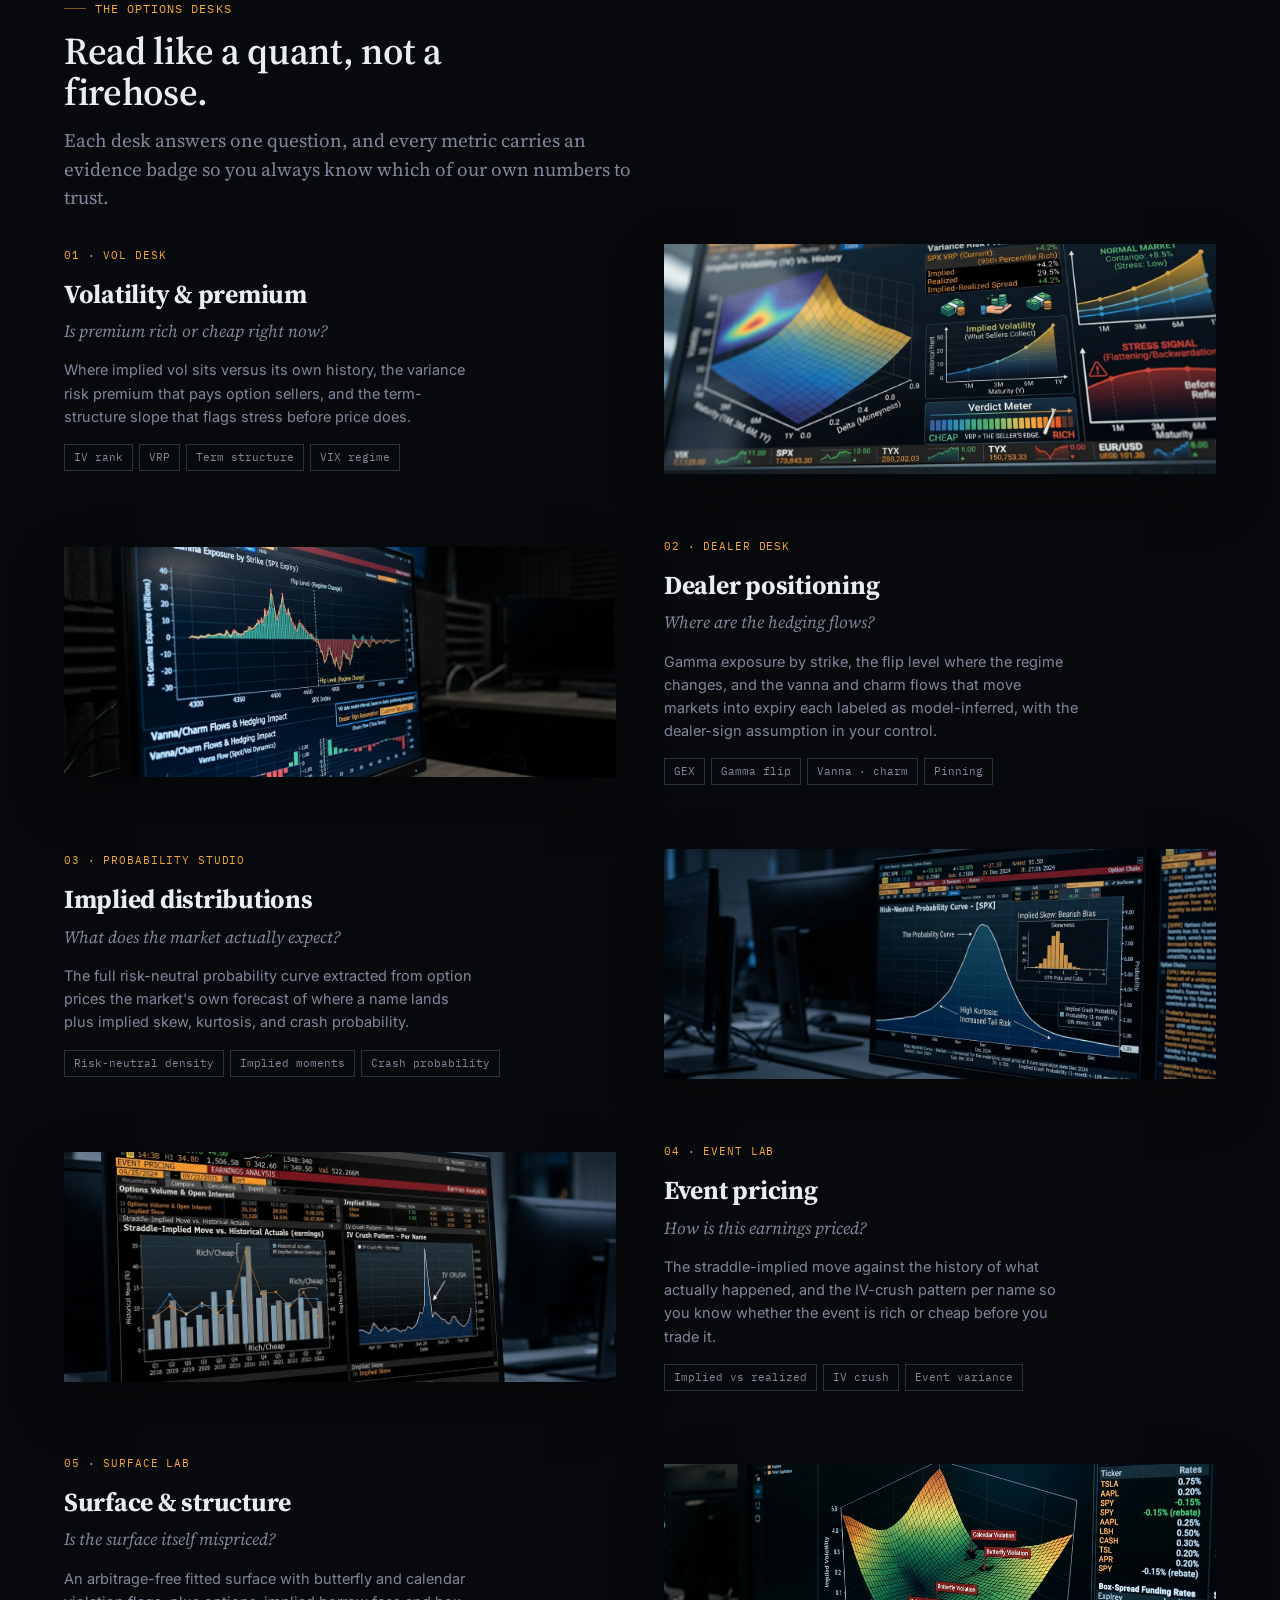
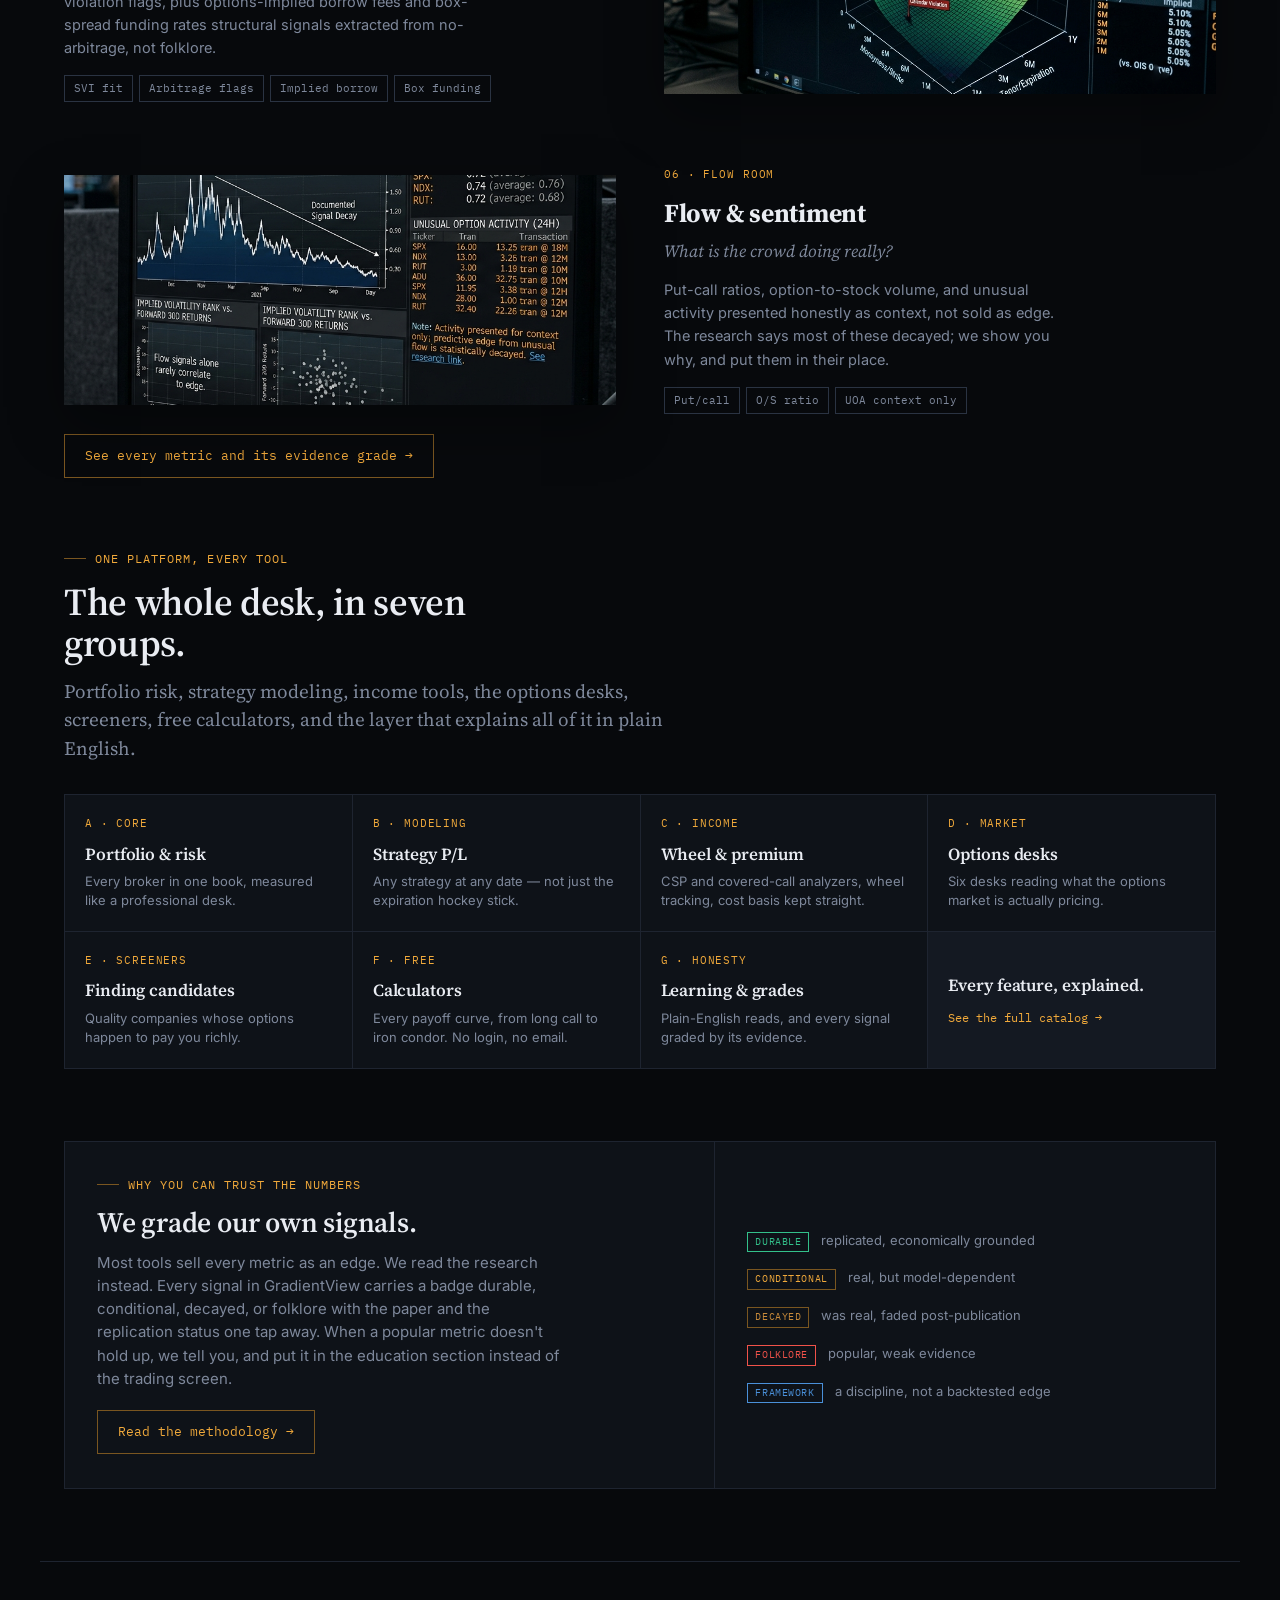
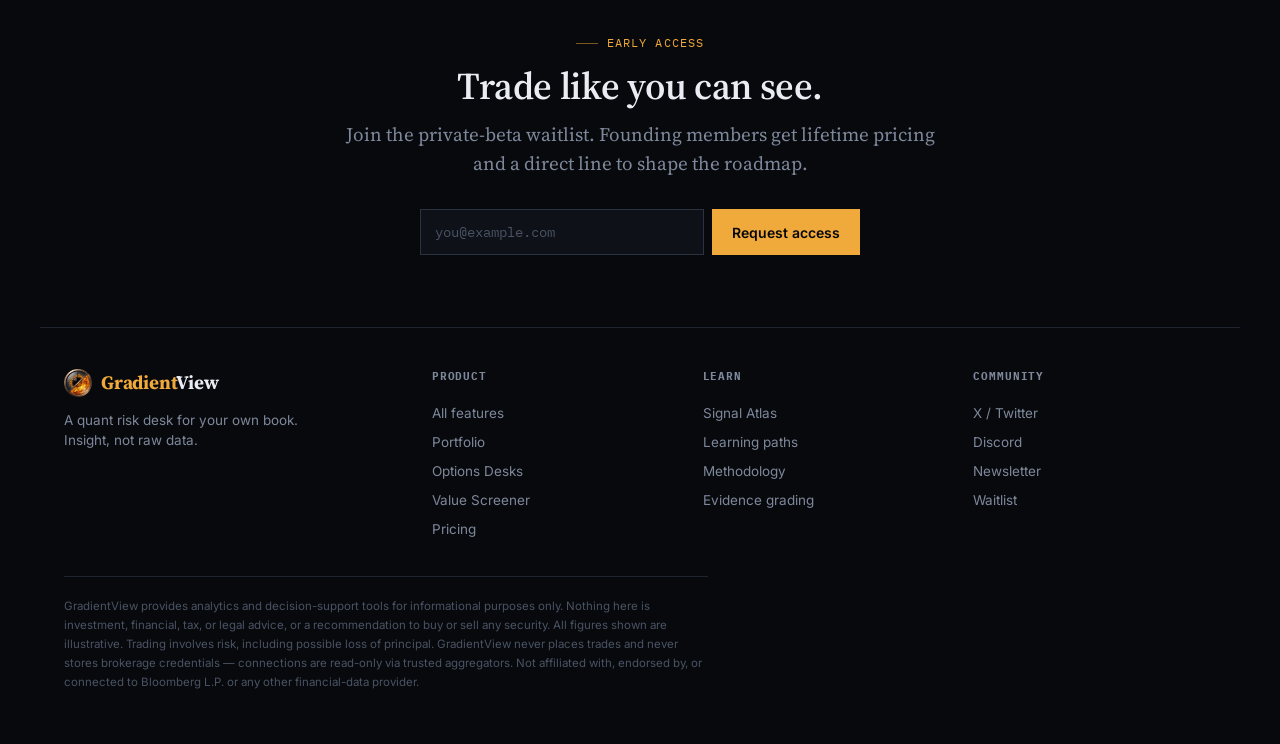
==== commit 9247e00b: "adding the picture for social media cards" ====
--- a/index.html
+++ b/index.html
@@ -8,15 +8,16 @@
 <link rel="icon" type="image/png" href="gv-logo-eye.png">
 <link rel="apple-touch-icon" href="gv-logo-eye.png">
 <meta property="og:type" content="website">
+<meta property="og:url" content="https://gradientview.com/">
 <meta property="og:title" content="GradientView — Trade like you can see">
 <meta property="og:description" content="Terminal-grade portfolio and options analytics for retail traders. Aggregate every broker, measure risk like a professional desk, and read every number in plain language.">
-<meta property="og:image" content="best%20so%20far.png">
+<meta property="og:image" content="https://gradientview.com/best-so-far.png">
 <meta property="og:image:width" content="1380">
 <meta property="og:image:height" content="752">
 <meta name="twitter:card" content="summary_large_image">
 <meta name="twitter:title" content="GradientView — Trade like you can see">
 <meta name="twitter:description" content="Terminal-grade portfolio and options analytics for retail traders. Aggregate every broker, measure risk like a professional desk, and read every number in plain language.">
-<meta name="twitter:image" content="best%20so%20far.png">
+<meta name="twitter:image" content="https://gradientview.com/best-so-far.png">
 <link rel="stylesheet" href="theme.css">
 <style>
   .hero{max-width:100%;padding:44px 0 60px;position:relative;overflow:hidden}
